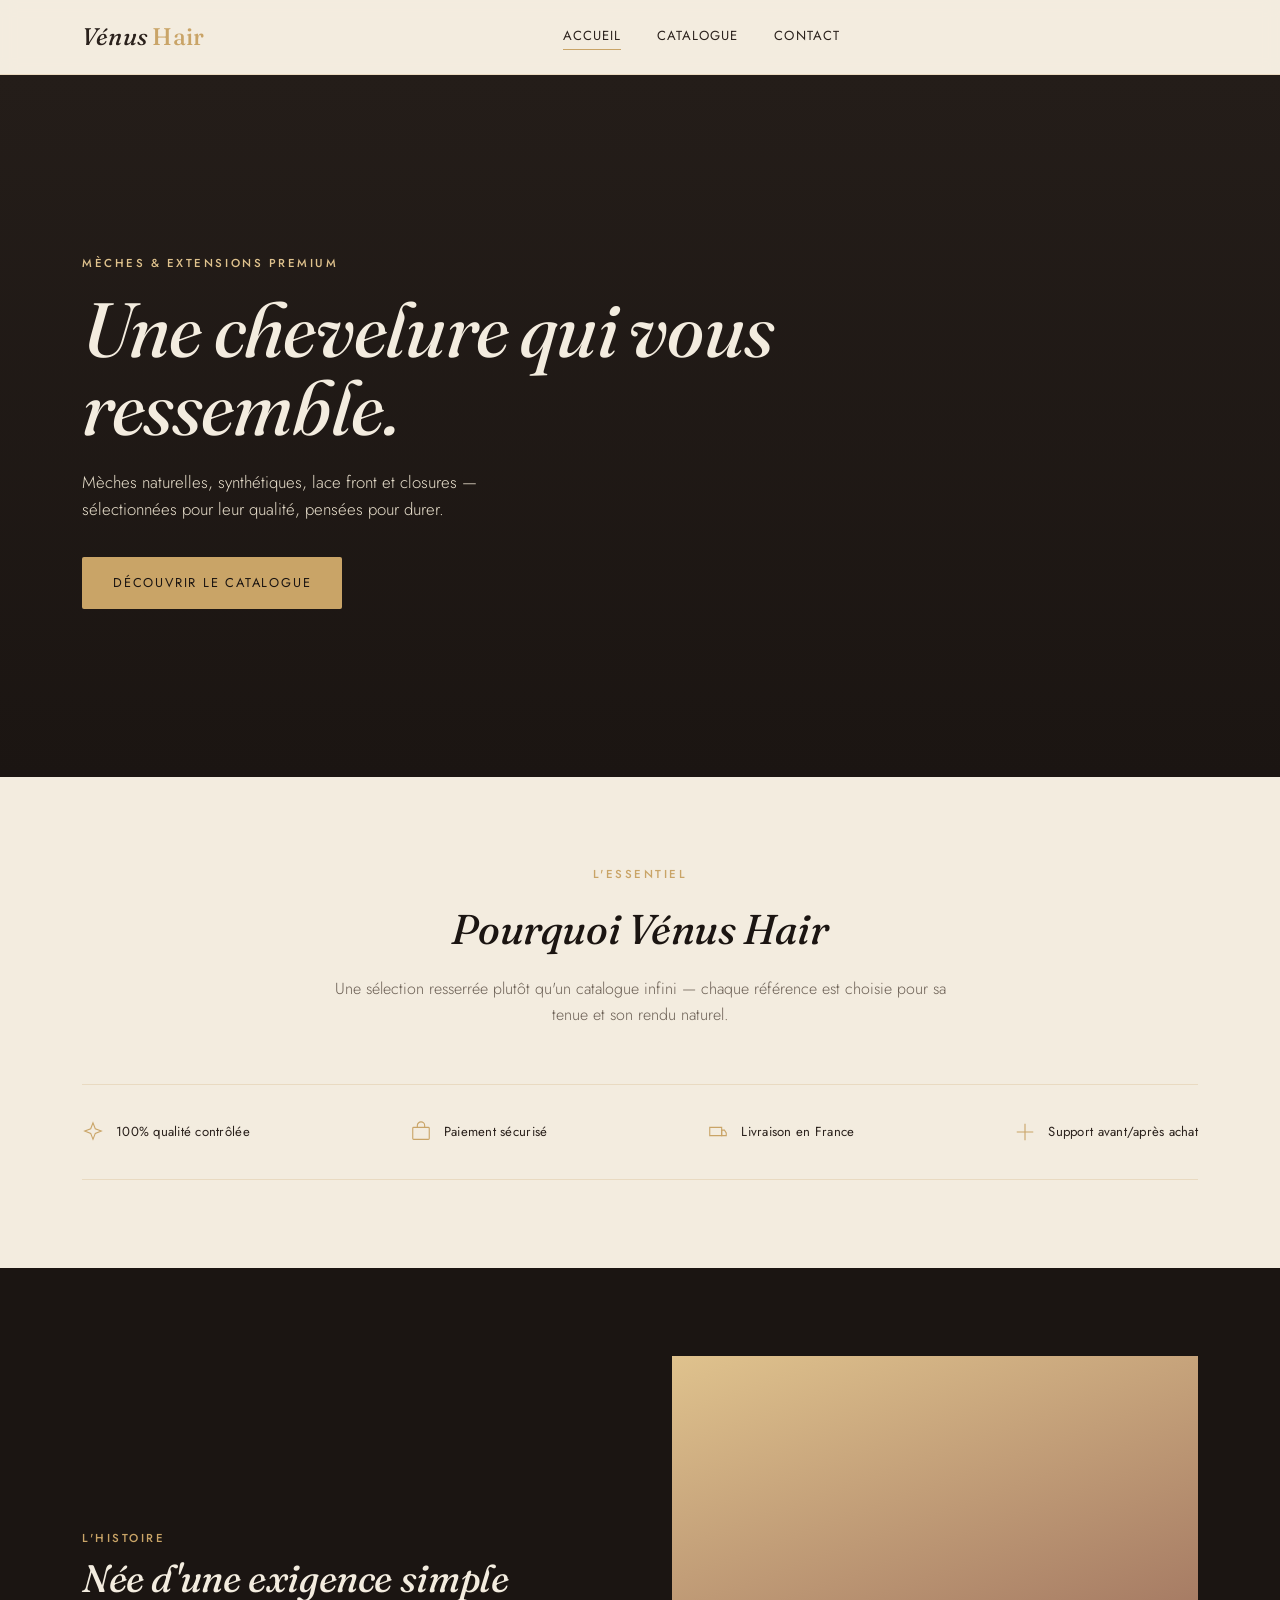
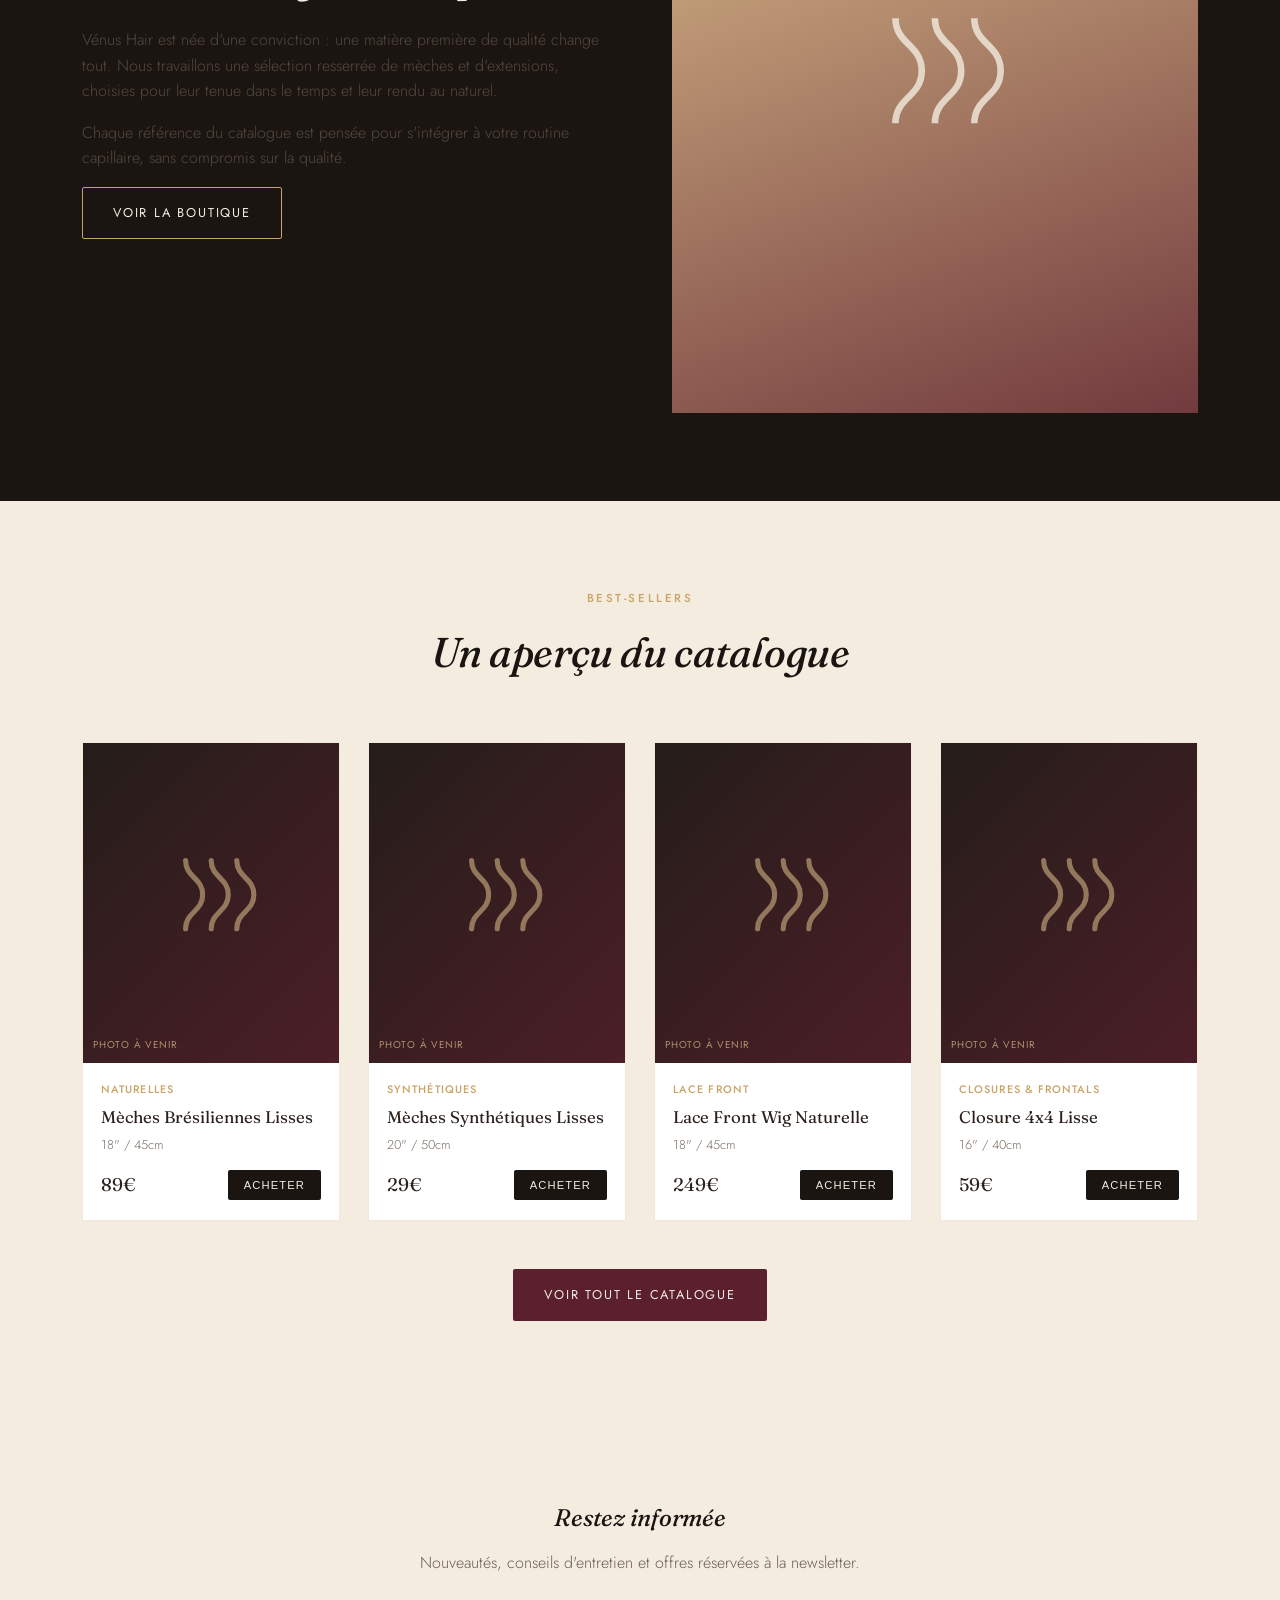
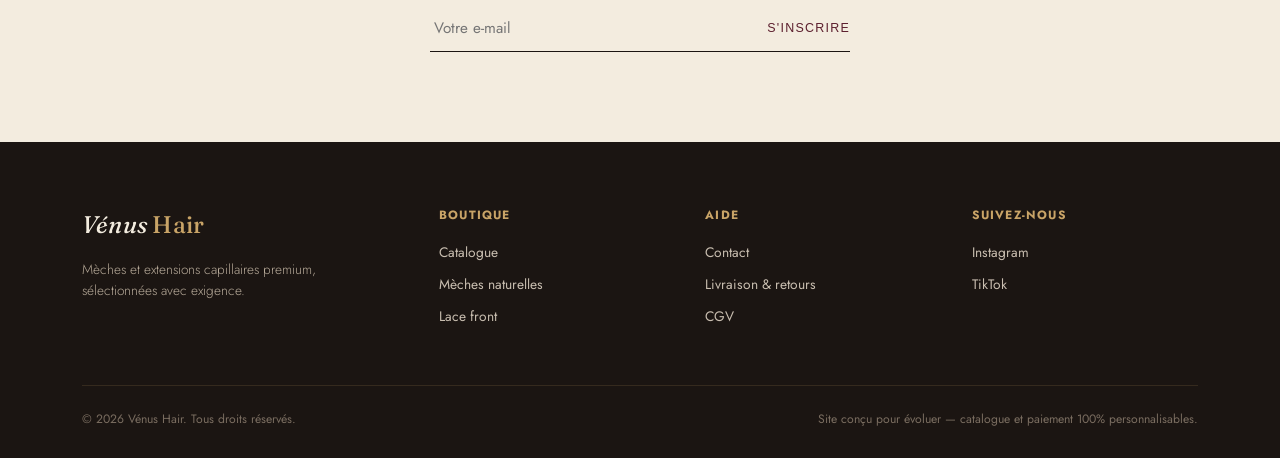
==== venus/index.html @ 7c5b8d4f "Add files via upload" ====
<!DOCTYPE html>
<html lang="fr">
<head>
<meta charset="UTF-8">
<meta name="viewport" content="width=device-width, initial-scale=1.0">
<title>Vénus Hair — Extensions & mèches premium</title>
<meta name="description" content="Mèches naturelles, synthétiques, lace front wigs et accessoires capillaires premium. Livraison en France.">
<link rel="stylesheet" href="styles.css">
</head>
<body>

<header class="site-header">
  <div class="nav-row">
    <a href="index.html" class="logo">Vénus <span>Hair</span></a>
    <nav class="main-nav">
      <a href="index.html" class="active">Accueil</a>
      <a href="catalogue.html">Catalogue</a>
      <a href="contact.html">Contact</a>
    </nav>
    <div class="header-actions">
      <button class="mobile-toggle" aria-label="Ouvrir le menu">☰</button>
    </div>
  </div>
</header>

<section class="hero">
  <div class="hero-inner">
    <div class="eyebrow">Mèches & Extensions Premium</div>
    <h1>Une chevelure qui vous ressemble.</h1>
    <p class="lede">Mèches naturelles, synthétiques, lace front et closures — sélectionnées pour leur qualité, pensées pour durer.</p>
    <a href="catalogue.html" class="btn btn-gold">Découvrir le catalogue</a>
  </div>
</section>

<section>
  <div class="wrap">
    <div class="section-head">
      <div class="eyebrow" style="text-align:center">L'essentiel</div>
      <h2>Pourquoi Vénus Hair</h2>
      <p>Une sélection resserrée plutôt qu'un catalogue infini — chaque référence est choisie pour sa tenue et son rendu naturel.</p>
    </div>
    <div class="trust-strip">
      <div class="trust-item">
        <svg viewBox="0 0 24 24" fill="none"><path d="M12 2l2.5 6.5L21 11l-6.5 2.5L12 20l-2.5-6.5L3 11l6.5-2.5L12 2z" stroke="currentColor" stroke-width="1.2"/></svg>
        100% qualité contrôlée
      </div>
      <div class="trust-item">
        <svg viewBox="0 0 24 24" fill="none"><rect x="3" y="7" width="18" height="13" rx="1" stroke="currentColor" stroke-width="1.2"/><path d="M8 7V5a4 4 0 0 1 8 0v2" stroke="currentColor" stroke-width="1.2"/></svg>
        Paiement sécurisé
      </div>
      <div class="trust-item">
        <svg viewBox="0 0 24 24" fill="none"><path d="M3 7h13v9H3z" stroke="currentColor" stroke-width="1.2"/><path d="M16 10h3l2 3v3h-5z" stroke="currentColor" stroke-width="1.2"/></svg>
        Livraison en France
      </div>
      <div class="trust-item">
        <svg viewBox="0 0 24 24" fill="none"><path d="M12 3v18M3 12h18" stroke="currentColor" stroke-width="1.2"/></svg>
        Support avant/après achat
      </div>
    </div>
  </div>
</section>

<section class="section-dark">
  <div class="wrap">
    <div class="split">
      <div>
        <div class="eyebrow">L'histoire</div>
        <h2>Née d'une exigence simple</h2>
        <p>Vénus Hair est née d'une conviction : une matière première de qualité change tout. Nous travaillons une sélection resserrée de mèches et d'extensions, choisies pour leur tenue dans le temps et leur rendu au naturel.</p>
        <p>Chaque référence du catalogue est pensée pour s'intégrer à votre routine capillaire, sans compromis sur la qualité.</p>
        <a href="catalogue.html" class="btn btn-outline">Voir la boutique</a>
      </div>
      <div class="split-media">
        <svg viewBox="0 0 24 24" fill="none"><path d="M6 2c0 4 4 4 4 8s-4 4-4 8M12 2c0 4 4 4 4 8s-4 4-4 8M18 2c0 4 4 4 4 8s-4 4-4 8" stroke="currentColor" stroke-width="1"/></svg>
      </div>
    </div>
  </div>
</section>

<section>
  <div class="wrap">
    <div class="section-head">
      <div class="eyebrow" style="text-align:center">Best-sellers</div>
      <h2>Un aperçu du catalogue</h2>
    </div>
    <div class="grid" id="preview-grid"></div>
    <div style="text-align:center; margin-top:48px">
      <a href="catalogue.html" class="btn btn-wine">Voir tout le catalogue</a>
    </div>
  </div>
</section>

<section class="newsletter">
  <div class="wrap">
    <h2>Restez informée</h2>
    <p>Nouveautés, conseils d'entretien et offres réservées à la newsletter.</p>
    <form class="newsletter-form" onsubmit="event.preventDefault(); showToast('Merci ! Vous êtes inscrite.');">
      <input type="email" placeholder="Votre e-mail" required>
      <button type="submit">S'inscrire</button>
    </form>
  </div>
</section>

<footer>
  <div class="wrap">
    <div class="footer-grid">
      <div>
        <div class="logo">Vénus <span>Hair</span></div>
        <p>Mèches et extensions capillaires premium, sélectionnées avec exigence.</p>
      </div>
      <div class="footer-col">
        <h4>Boutique</h4>
        <a href="catalogue.html">Catalogue</a>
        <a href="catalogue.html#naturelles">Mèches naturelles</a>
        <a href="catalogue.html#lace-front">Lace front</a>
      </div>
      <div class="footer-col">
        <h4>Aide</h4>
        <a href="contact.html">Contact</a>
        <a href="contact.html">Livraison & retours</a>
        <a href="contact.html">CGV</a>
      </div>
      <div class="footer-col">
        <h4>Suivez-nous</h4>
        <a href="#" target="_blank">Instagram</a>
        <a href="#" target="_blank">TikTok</a>
      </div>
    </div>
    <div class="footer-bottom">
      <span>© 2026 Vénus Hair. Tous droits réservés.</span>
      <span>Site conçu pour évoluer — catalogue et paiement 100% personnalisables.</span>
    </div>
  </div>
</footer>

<script src="products.js"></script>
</body>
</html>
---- venus/styles.css ----
/* ============================================
   VÉNUS HAIR — Design tokens
   Palette: Espresso #1B1512 / Ivory #F3ECDF /
            Champagne gold #C9A467 / Deep wine #5C1F2E
   Display: Fraunces (serif) / Body+UI: Jost
   ============================================ */

@import url('https://fonts.googleapis.com/css2?family=Fraunces:ital,opsz,wght@0,9..144,300;0,9..144,450;0,9..144,600;1,9..144,450&family=Jost:wght@300;400;500;600&display=swap');

:root {
  --espresso: #1B1512;
  --espresso-soft: #241D19;
  --ivory: #F3ECDF;
  --ivory-dim: #E8DFCC;
  --gold: #C9A467;
  --gold-soft: #DFC28D;
  --wine: #5C1F2E;
  --wine-bright: #7A2A3D;
  --charcoal: #2A211C;
  --line: rgba(201, 164, 103, 0.25);
  --radius: 2px;
}

* { box-sizing: border-box; margin: 0; padding: 0; }

html { scroll-behavior: smooth; }

body {
  background: var(--ivory);
  color: var(--charcoal);
  font-family: 'Jost', sans-serif;
  font-weight: 400;
  line-height: 1.6;
  -webkit-font-smoothing: antialiased;
}

h1, h2, h3, .display {
  font-family: 'Fraunces', serif;
  font-weight: 450;
  letter-spacing: -0.01em;
  color: var(--espresso);
}

a { color: inherit; text-decoration: none; }

img, svg { display: block; max-width: 100%; }

.eyebrow {
  font-family: 'Jost', sans-serif;
  font-size: 0.72rem;
  letter-spacing: 0.22em;
  text-transform: uppercase;
  color: var(--gold);
  font-weight: 500;
}

.wrap {
  max-width: 1180px;
  margin: 0 auto;
  padding: 0 32px;
}

/* ---------- Header ---------- */
header.site-header {
  position: sticky;
  top: 0;
  z-index: 50;
  background: rgba(243, 236, 223, 0.92);
  backdrop-filter: blur(8px);
  border-bottom: 1px solid var(--line);
}

.nav-row {
  display: flex;
  align-items: center;
  justify-content: space-between;
  padding: 18px 32px;
  max-width: 1180px;
  margin: 0 auto;
}

.logo {
  font-family: 'Fraunces', serif;
  font-size: 1.5rem;
  font-style: italic;
  font-weight: 450;
  letter-spacing: 0.01em;
}

.logo span { color: var(--gold); font-style: normal; }

nav.main-nav {
  display: flex;
  gap: 36px;
}

nav.main-nav a {
  font-size: 0.82rem;
  letter-spacing: 0.08em;
  text-transform: uppercase;
  color: var(--charcoal);
  position: relative;
  padding-bottom: 4px;
}

nav.main-nav a::after {
  content: "";
  position: absolute;
  left: 0; right: 0; bottom: 0;
  height: 1px;
  background: var(--gold);
  transform: scaleX(0);
  transform-origin: right;
  transition: transform 0.3s ease;
}

nav.main-nav a:hover::after,
nav.main-nav a.active::after {
  transform: scaleX(1);
  transform-origin: left;
}

.header-actions { display: flex; align-items: center; gap: 20px; }

.icon-btn {
  width: 34px; height: 34px;
  display: flex; align-items: center; justify-content: center;
  border: 1px solid var(--line);
  border-radius: 50%;
  font-size: 0.8rem;
}

.mobile-toggle { display: none; background: none; border: none; font-size: 1.4rem; cursor: pointer; }

/* ---------- Hero ---------- */
.hero {
  position: relative;
  min-height: 78vh;
  display: flex;
  align-items: flex-end;
  background: linear-gradient(180deg, var(--espresso-soft) 0%, var(--espresso) 100%);
  overflow: hidden;
}

.hero-strands {
  position: absolute;
  inset: 0;
  opacity: 0.5;
}

.hero-inner {
  position: relative;
  z-index: 2;
  padding: 0 32px 80px;
  max-width: 1180px;
  margin: 0 auto;
  width: 100%;
}

.hero .eyebrow { color: var(--gold-soft); margin-bottom: 18px; }

.hero h1 {
  color: var(--ivory);
  font-size: clamp(2.6rem, 6vw, 5rem);
  font-style: italic;
  line-height: 1.02;
  max-width: 780px;
  margin-bottom: 22px;
}

.hero p.lede {
  color: var(--ivory-dim);
  font-size: 1.05rem;
  max-width: 480px;
  margin-bottom: 34px;
  font-weight: 300;
}

.btn {
  display: inline-flex;
  align-items: center;
  gap: 10px;
  padding: 15px 30px;
  font-family: 'Jost', sans-serif;
  font-size: 0.8rem;
  letter-spacing: 0.14em;
  text-transform: uppercase;
  border-radius: var(--radius);
  border: 1px solid transparent;
  cursor: pointer;
  transition: all 0.25s ease;
}

.btn-gold {
  background: var(--gold);
  color: var(--espresso);
}
.btn-gold:hover { background: var(--gold-soft); }

.btn-outline {
  border-color: var(--gold);
  color: var(--ivory);
}
.btn-outline:hover { background: rgba(201,164,103,0.12); }

.btn-wine {
  background: var(--wine);
  color: var(--ivory);
}
.btn-wine:hover { background: var(--wine-bright); }

/* ---------- Signature divider: hair-strand wave ---------- */
.strand-divider {
  width: 100%;
  height: 48px;
  color: var(--gold);
}
.strand-divider path {
  stroke: currentColor;
  stroke-width: 1;
  fill: none;
  stroke-dasharray: 1400;
  stroke-dashoffset: 1400;
  animation: draw 2.4s ease forwards;
}
@keyframes draw { to { stroke-dashoffset: 0; } }

/* ---------- Sections ---------- */
section { padding: 88px 0; }
.section-dark { background: var(--espresso); color: var(--ivory); }
.section-dark h2 { color: var(--ivory); }

.section-head {
  text-align: center;
  max-width: 640px;
  margin: 0 auto 56px;
}
.section-head h2 { font-size: clamp(1.9rem, 3.4vw, 2.6rem); font-style: italic; margin-top: 12px; }
.section-head p { color: #6b5f54; margin-top: 14px; font-weight: 300; }
.section-dark .section-head p { color: #C9BEB0; }

/* ---------- Category pills ---------- */
.filter-row {
  display: flex;
  flex-wrap: wrap;
  gap: 10px;
  justify-content: center;
  margin-bottom: 48px;
}
.pill {
  padding: 9px 20px;
  border: 1px solid var(--line);
  border-radius: 999px;
  font-size: 0.78rem;
  letter-spacing: 0.06em;
  text-transform: uppercase;
  background: transparent;
  cursor: pointer;
  color: var(--charcoal);
  transition: all 0.2s ease;
}
.pill.active, .pill:hover {
  background: var(--espresso);
  color: var(--ivory);
  border-color: var(--espresso);
}

/* ---------- Product grid ---------- */
.grid {
  display: grid;
  grid-template-columns: repeat(4, 1fr);
  gap: 28px;
}

.card {
  background: #fff;
  border: 1px solid var(--line);
  overflow: hidden;
  opacity: 0;
  transform: translateY(16px);
  animation: rise 0.6s ease forwards;
}
@keyframes rise { to { opacity: 1; transform: translateY(0); } }

.card-media {
  aspect-ratio: 4/5;
  background: linear-gradient(135deg, var(--espresso-soft), var(--wine) 140%);
  display: flex;
  align-items: center;
  justify-content: center;
  position: relative;
}
.card-media svg { width: 40%; opacity: 0.55; color: var(--gold-soft); }
.card-media .ph-label {
  position: absolute;
  bottom: 10px; left: 10px;
  font-size: 0.62rem;
  letter-spacing: 0.08em;
  text-transform: uppercase;
  color: var(--gold-soft);
  opacity: 0.7;
}

.card-body { padding: 18px 18px 20px; }
.card-cat {
  font-size: 0.68rem;
  letter-spacing: 0.1em;
  text-transform: uppercase;
  color: var(--gold);
  margin-bottom: 6px;
  font-weight: 500;
}
.card-name { font-family: 'Fraunces', serif; font-size: 1.05rem; margin-bottom: 4px; }
.card-meta { font-size: 0.8rem; color: #7a6d60; margin-bottom: 14px; font-weight: 300; }
.card-foot {
  display: flex;
  align-items: center;
  justify-content: space-between;
}
.card-price { font-family: 'Fraunces', serif; font-size: 1.15rem; }
.card-buy {
  font-size: 0.7rem;
  letter-spacing: 0.1em;
  text-transform: uppercase;
  padding: 9px 16px;
  background: var(--espresso);
  color: var(--ivory);
  border-radius: var(--radius);
  border: none;
  cursor: pointer;
  transition: background 0.2s ease;
}
.card-buy:hover { background: var(--wine); }

/* ---------- Story / feature split ---------- */
.split {
  display: grid;
  grid-template-columns: 1fr 1fr;
  gap: 64px;
  align-items: center;
}
.split-media {
  aspect-ratio: 4/5;
  background: linear-gradient(160deg, var(--gold-soft), var(--wine) 120%);
  display: flex; align-items: center; justify-content: center;
}
.split-media svg { width: 30%; color: var(--ivory); opacity: 0.8; }
.split h2 { font-style: italic; font-size: clamp(1.8rem, 3vw, 2.4rem); margin-bottom: 18px; }
.split p { font-weight: 300; color: #55483d; margin-bottom: 16px; }

/* ---------- Trust strip ---------- */
.trust-strip {
  display: flex;
  justify-content: space-between;
  flex-wrap: wrap;
  gap: 24px;
  padding: 36px 0;
  border-top: 1px solid var(--line);
  border-bottom: 1px solid var(--line);
}
.trust-item { display: flex; align-items: center; gap: 12px; font-size: 0.82rem; letter-spacing: 0.02em; }
.trust-item svg { width: 22px; height: 22px; color: var(--gold); }

/* ---------- Newsletter ---------- */
.newsletter {
  text-align: center;
  padding: 90px 0;
}
.newsletter h2 { font-style: italic; margin-bottom: 12px; }
.newsletter p { color: #6b5f54; font-weight: 300; margin-bottom: 30px; }
.newsletter-form {
  display: flex;
  max-width: 420px;
  margin: 0 auto;
  border-bottom: 1px solid var(--espresso);
}
.newsletter-form input {
  flex: 1;
  border: none;
  background: transparent;
  padding: 12px 4px;
  font-family: 'Jost', sans-serif;
  font-size: 0.95rem;
}
.newsletter-form input:focus { outline: none; }
.newsletter-form button {
  background: none; border: none;
  font-size: 0.78rem;
  letter-spacing: 0.1em;
  text-transform: uppercase;
  cursor: pointer;
  color: var(--wine);
}

/* ---------- Footer ---------- */
footer {
  background: var(--espresso);
  color: var(--ivory-dim);
  padding: 64px 0 28px;
}
.footer-grid {
  display: grid;
  grid-template-columns: 1.4fr 1fr 1fr 1fr;
  gap: 40px;
  margin-bottom: 48px;
}
.footer-grid .logo { color: var(--ivory); margin-bottom: 14px; }
.footer-grid p { font-size: 0.85rem; font-weight: 300; color: #B9AC9B; max-width: 260px; }
.footer-col h4 {
  font-family: 'Jost', sans-serif;
  font-size: 0.75rem;
  letter-spacing: 0.1em;
  text-transform: uppercase;
  color: var(--gold);
  margin-bottom: 16px;
}
.footer-col a, .footer-col li {
  display: block;
  font-size: 0.86rem;
  color: #C9BEB0;
  margin-bottom: 10px;
  list-style: none;
}
.footer-col a:hover { color: var(--gold-soft); }
.footer-bottom {
  border-top: 1px solid rgba(201,164,103,0.15);
  padding-top: 24px;
  display: flex;
  justify-content: space-between;
  flex-wrap: wrap;
  gap: 12px;
  font-size: 0.76rem;
  color: #7a6d60;
}

/* ---------- Simple pages (contact, legal) ---------- */
.page-hero {
  background: var(--espresso);
  color: var(--ivory);
  padding: 64px 0 48px;
  text-align: center;
}
.page-hero h1 { color: var(--ivory); font-style: italic; font-size: clamp(2.2rem, 4vw, 3rem); }

.contact-grid {
  display: grid;
  grid-template-columns: 1fr 1fr;
  gap: 64px;
}
.form-field { margin-bottom: 22px; }
.form-field label {
  display: block;
  font-size: 0.75rem;
  letter-spacing: 0.08em;
  text-transform: uppercase;
  color: var(--gold);
  margin-bottom: 8px;
}
.form-field input, .form-field textarea, .form-field select {
  width: 100%;
  border: none;
  border-bottom: 1px solid var(--line);
  background: transparent;
  padding: 10px 2px;
  font-family: 'Jost', sans-serif;
  font-size: 0.95rem;
}
.form-field input:focus, .form-field textarea:focus, .form-field select:focus { outline: none; border-color: var(--gold); }
.form-field textarea { resize: vertical; min-height: 110px; }

.cart-toast {
  position: fixed;
  bottom: 24px; right: 24px;
  background: var(--espresso);
  color: var(--ivory);
  padding: 14px 22px;
  font-size: 0.85rem;
  border-radius: var(--radius);
  transform: translateY(120%);
  transition: transform 0.35s ease;
  z-index: 100;
  max-width: 320px;
}
.cart-toast.show { transform: translateY(0); }

/* ---------- Responsive ---------- */
@media (max-width: 980px) {
  .grid { grid-template-columns: repeat(2, 1fr); }
  .split, .contact-grid { grid-template-columns: 1fr; }
  .footer-grid { grid-template-columns: 1fr 1fr; }
}
@media (max-width: 640px) {
  nav.main-nav { display: none; }
  .mobile-toggle { display: block; }
  .grid { grid-template-columns: 1fr 1fr; gap: 16px; }
  section { padding: 60px 0; }
  .wrap { padding: 0 20px; }
  .nav-row { padding: 16px 20px; }
}

@media (prefers-reduced-motion: reduce) {
  * { animation-duration: 0.01ms !important; animation-iteration-count: 1 !important; transition-duration: 0.01ms !important; }
}
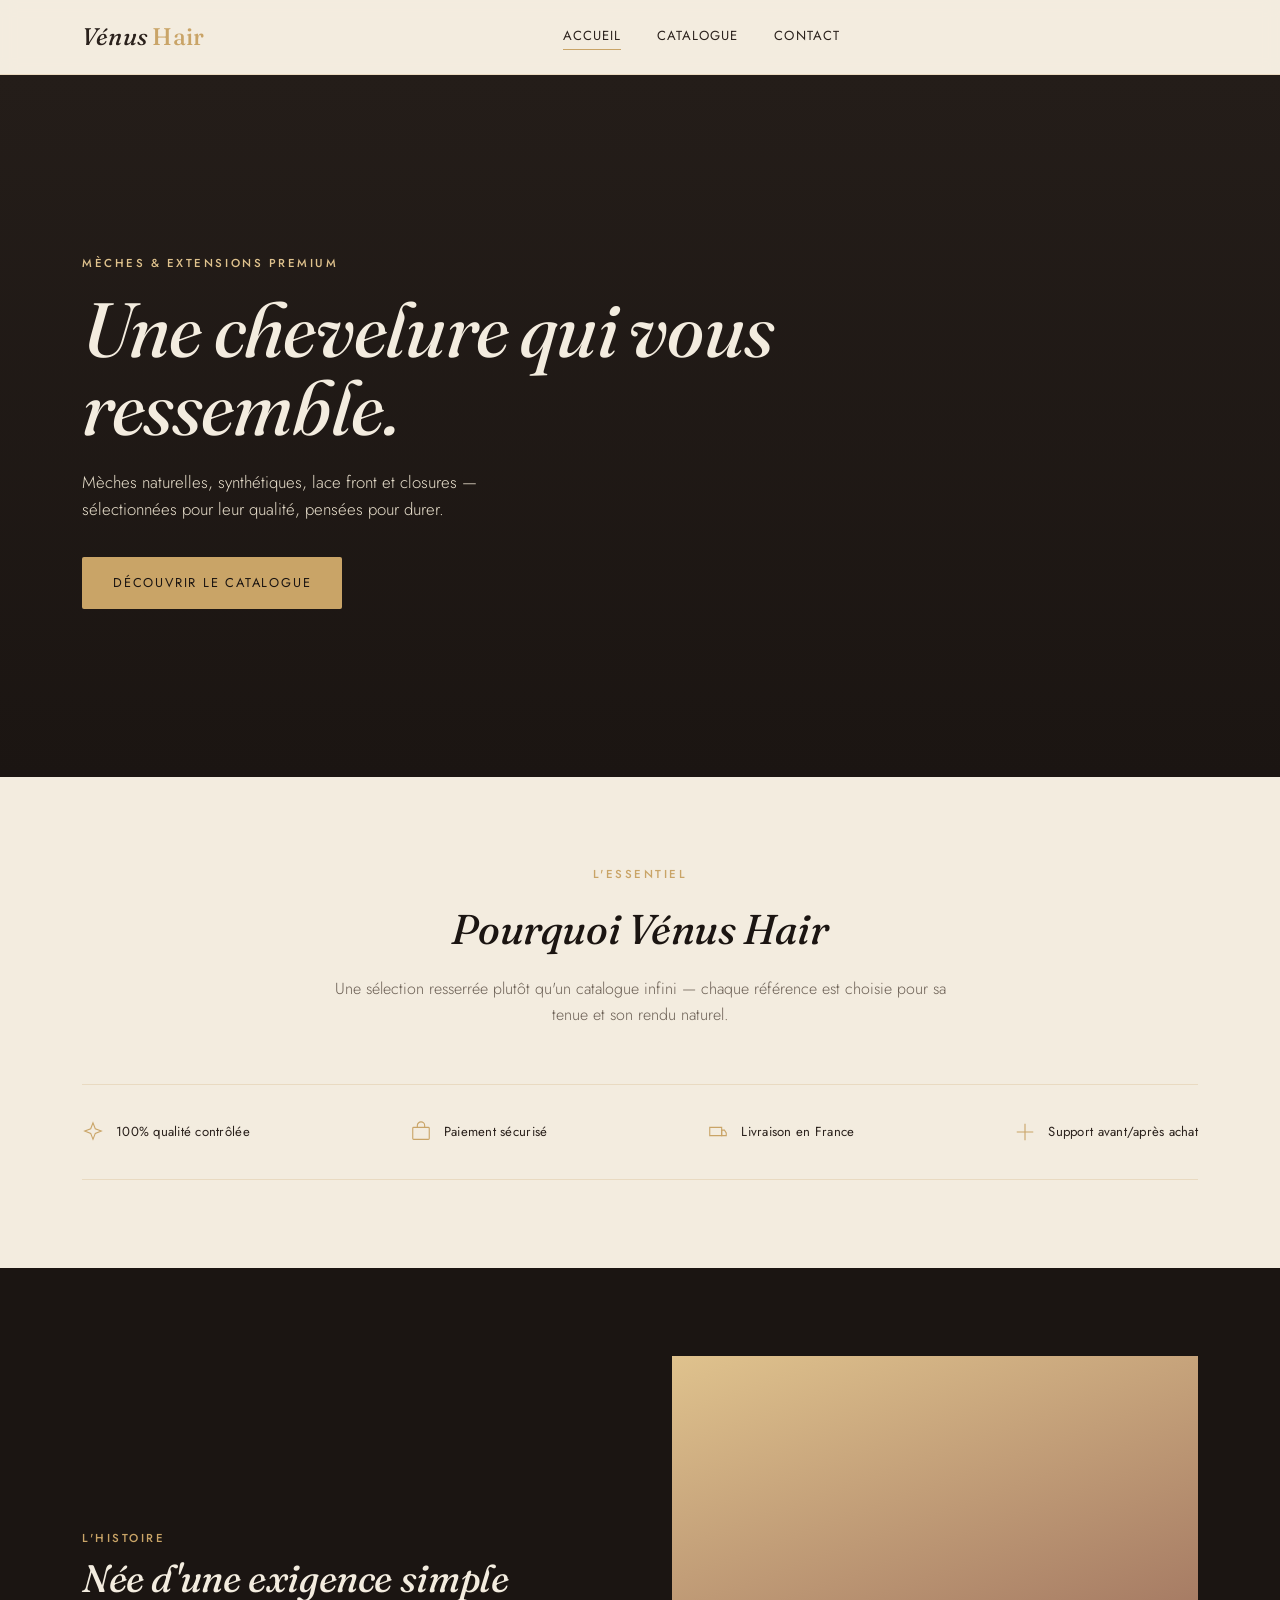
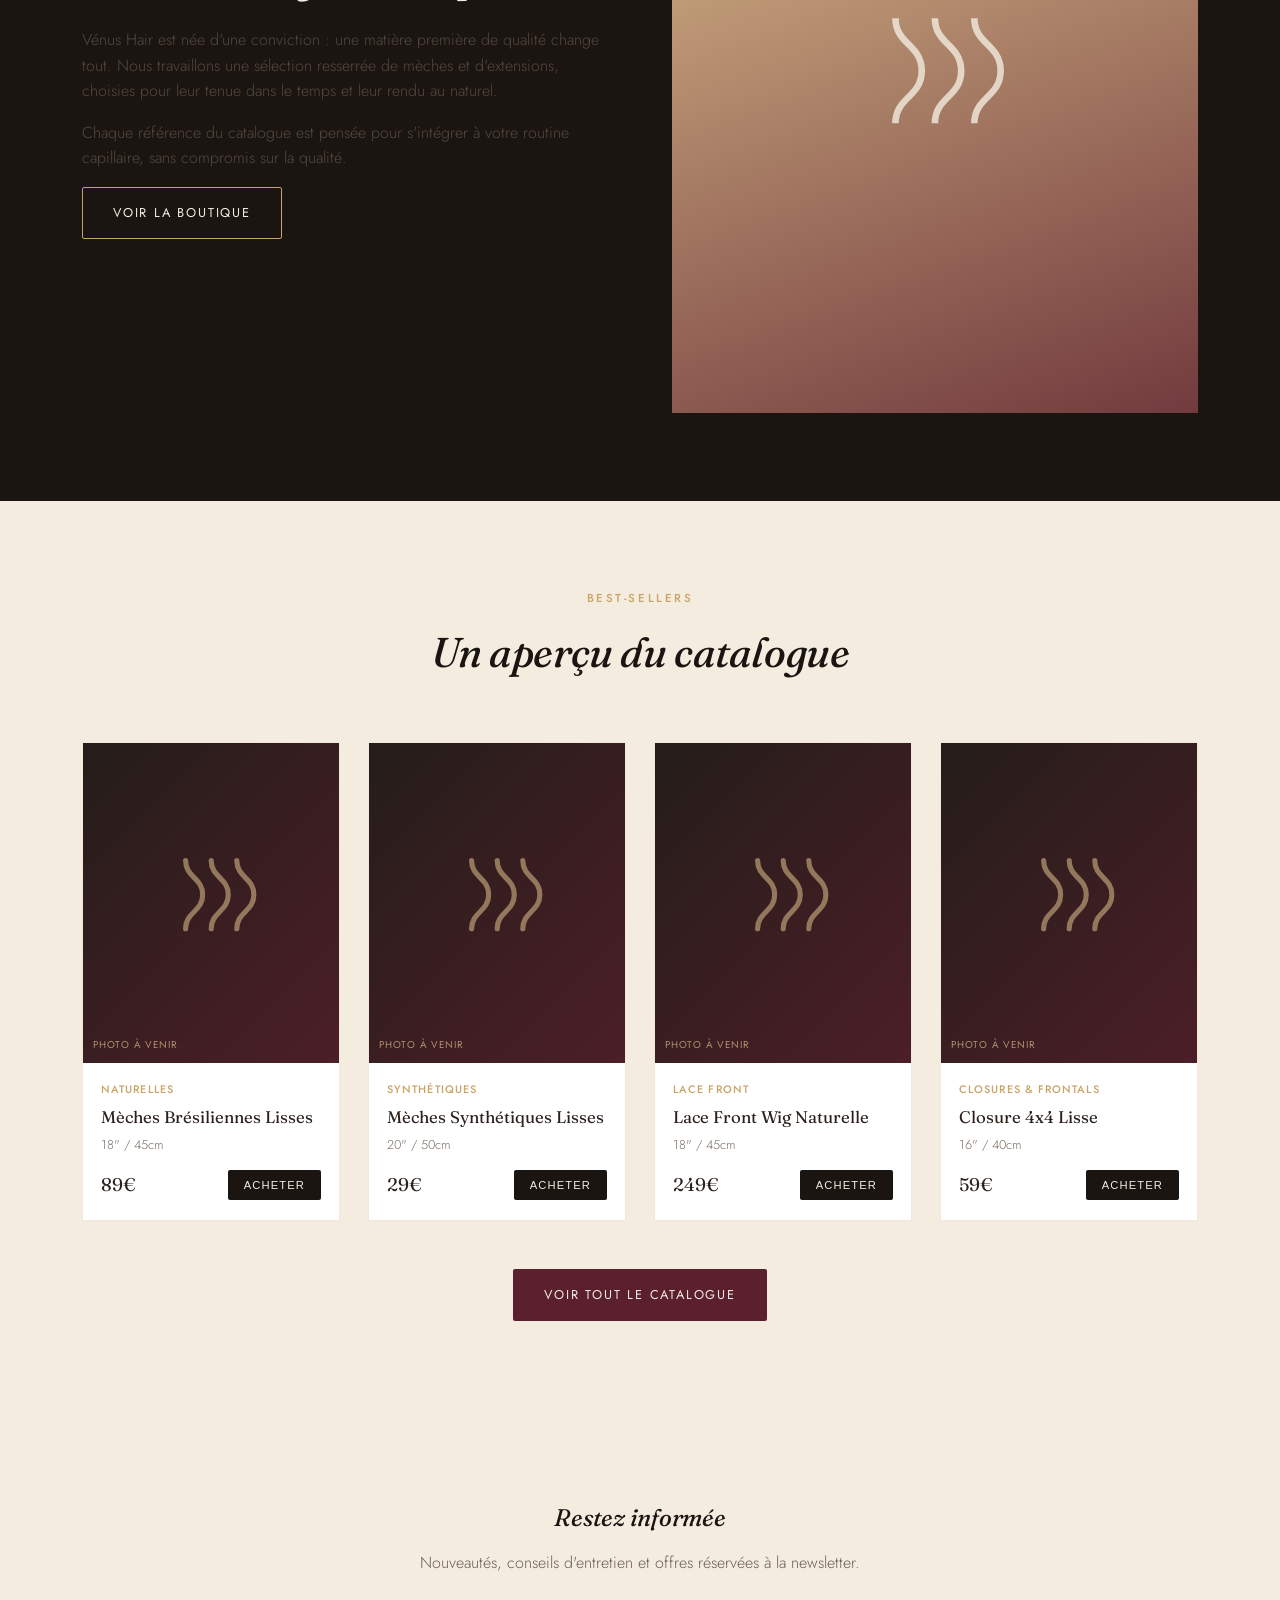
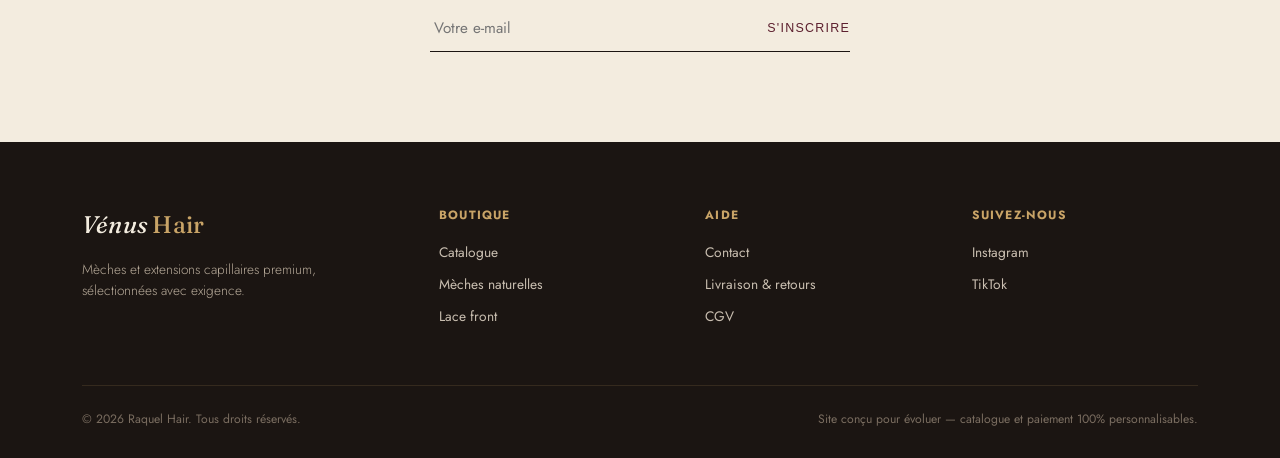
==== commit 6c66ffdb: "Update index.html" ====
--- a/venus/index.html
+++ b/venus/index.html
@@ -3,7 +3,7 @@
 <head>
 <meta charset="UTF-8">
 <meta name="viewport" content="width=device-width, initial-scale=1.0">
-<title>Vénus Hair — Extensions & mèches premium</title>
+<title>Raquel Hair — Extensions & mèches premium</title>
 <meta name="description" content="Mèches naturelles, synthétiques, lace front wigs et accessoires capillaires premium. Livraison en France.">
 <link rel="stylesheet" href="styles.css">
 </head>
@@ -127,7 +127,7 @@
       </div>
     </div>
     <div class="footer-bottom">
-      <span>© 2026 Vénus Hair. Tous droits réservés.</span>
+      <span>© 2026 Raquel Hair. Tous droits réservés.</span>
       <span>Site conçu pour évoluer — catalogue et paiement 100% personnalisables.</span>
     </div>
   </div>
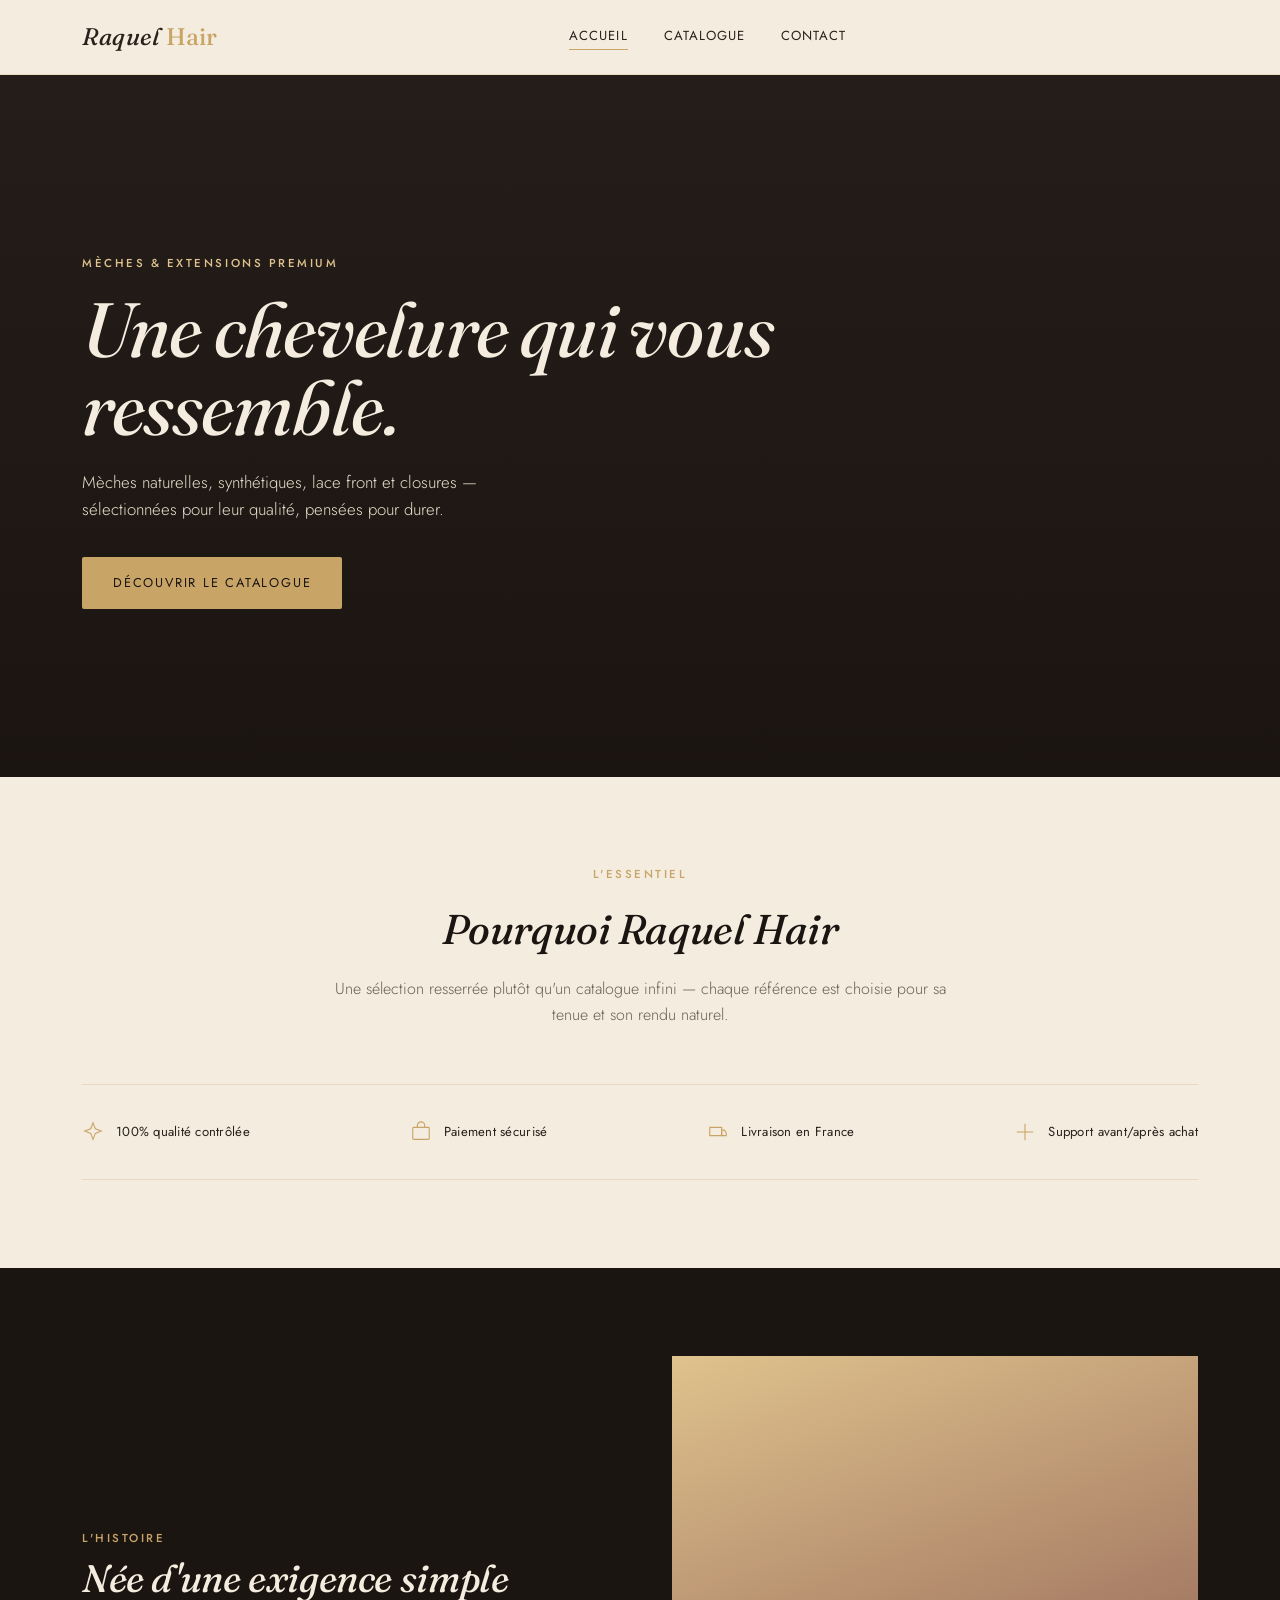
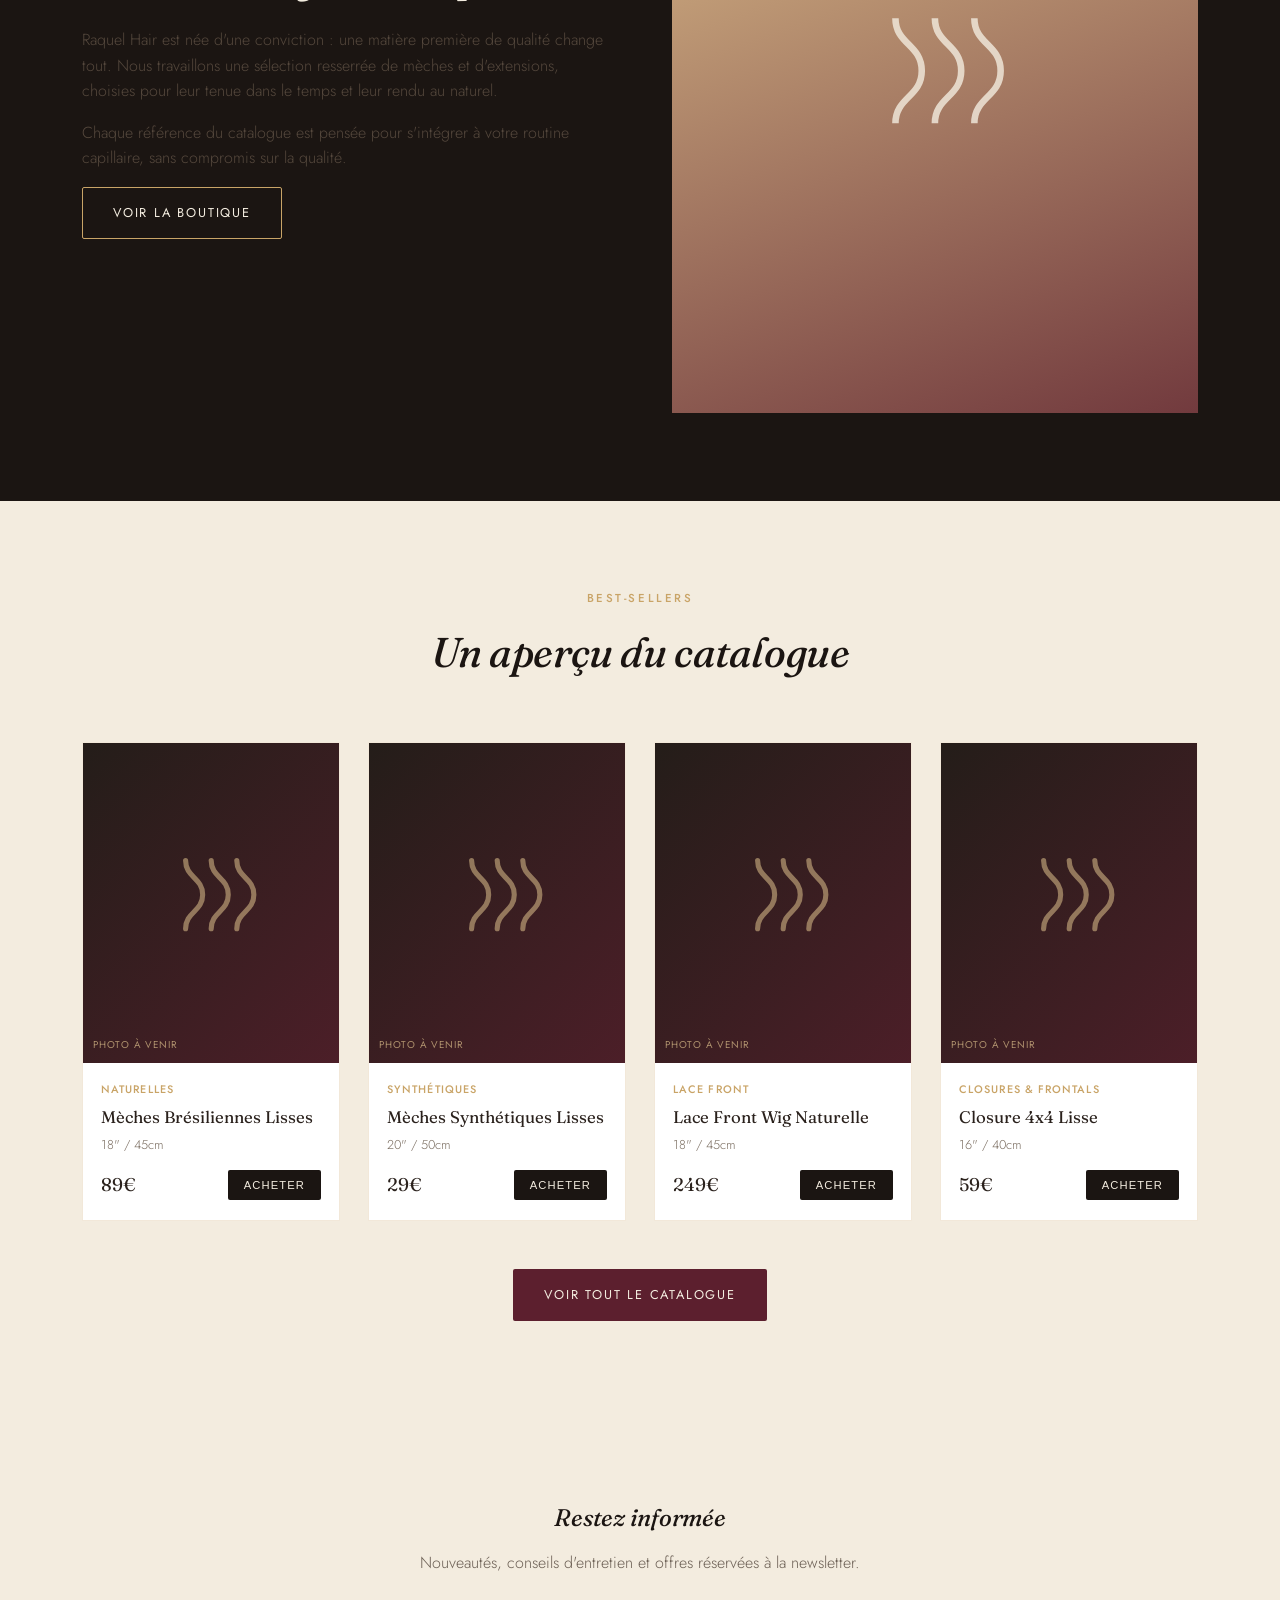
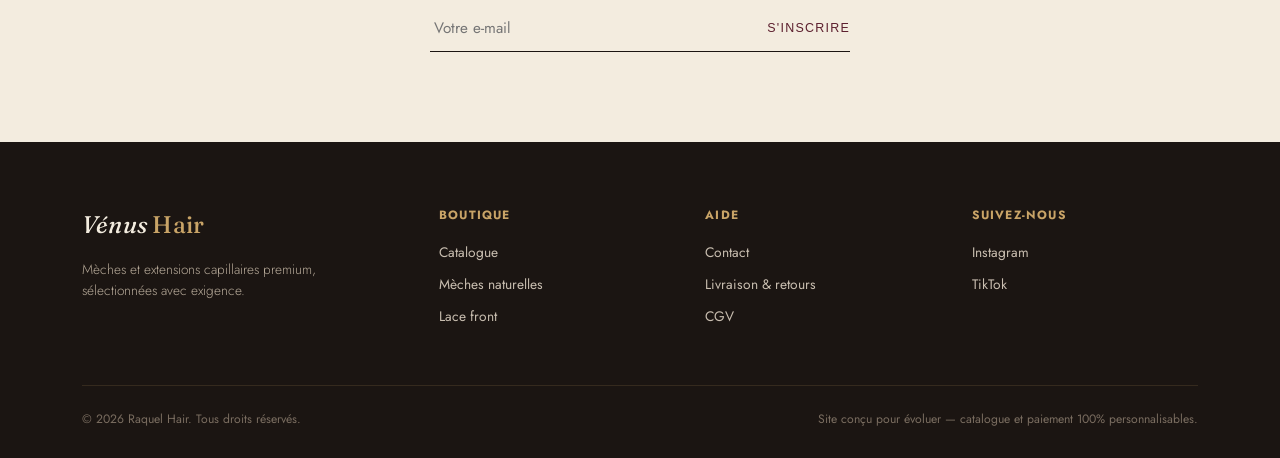
==== commit a12332c6: "Update index.html" ====
--- a/venus/index.html
+++ b/venus/index.html
@@ -11,7 +11,7 @@
 
 <header class="site-header">
   <div class="nav-row">
-    <a href="index.html" class="logo">Vénus <span>Hair</span></a>
+    <a href="index.html" class="logo">Raquel <span>Hair</span></a>
     <nav class="main-nav">
       <a href="index.html" class="active">Accueil</a>
       <a href="catalogue.html">Catalogue</a>
@@ -36,7 +36,7 @@
   <div class="wrap">
     <div class="section-head">
       <div class="eyebrow" style="text-align:center">L'essentiel</div>
-      <h2>Pourquoi Vénus Hair</h2>
+      <h2>Pourquoi Raquel Hair</h2>
       <p>Une sélection resserrée plutôt qu'un catalogue infini — chaque référence est choisie pour sa tenue et son rendu naturel.</p>
     </div>
     <div class="trust-strip">
@@ -66,7 +66,7 @@
       <div>
         <div class="eyebrow">L'histoire</div>
         <h2>Née d'une exigence simple</h2>
-        <p>Vénus Hair est née d'une conviction : une matière première de qualité change tout. Nous travaillons une sélection resserrée de mèches et d'extensions, choisies pour leur tenue dans le temps et leur rendu au naturel.</p>
+        <p>Raquel Hair est née d'une conviction : une matière première de qualité change tout. Nous travaillons une sélection resserrée de mèches et d'extensions, choisies pour leur tenue dans le temps et leur rendu au naturel.</p>
         <p>Chaque référence du catalogue est pensée pour s'intégrer à votre routine capillaire, sans compromis sur la qualité.</p>
         <a href="catalogue.html" class="btn btn-outline">Voir la boutique</a>
       </div>
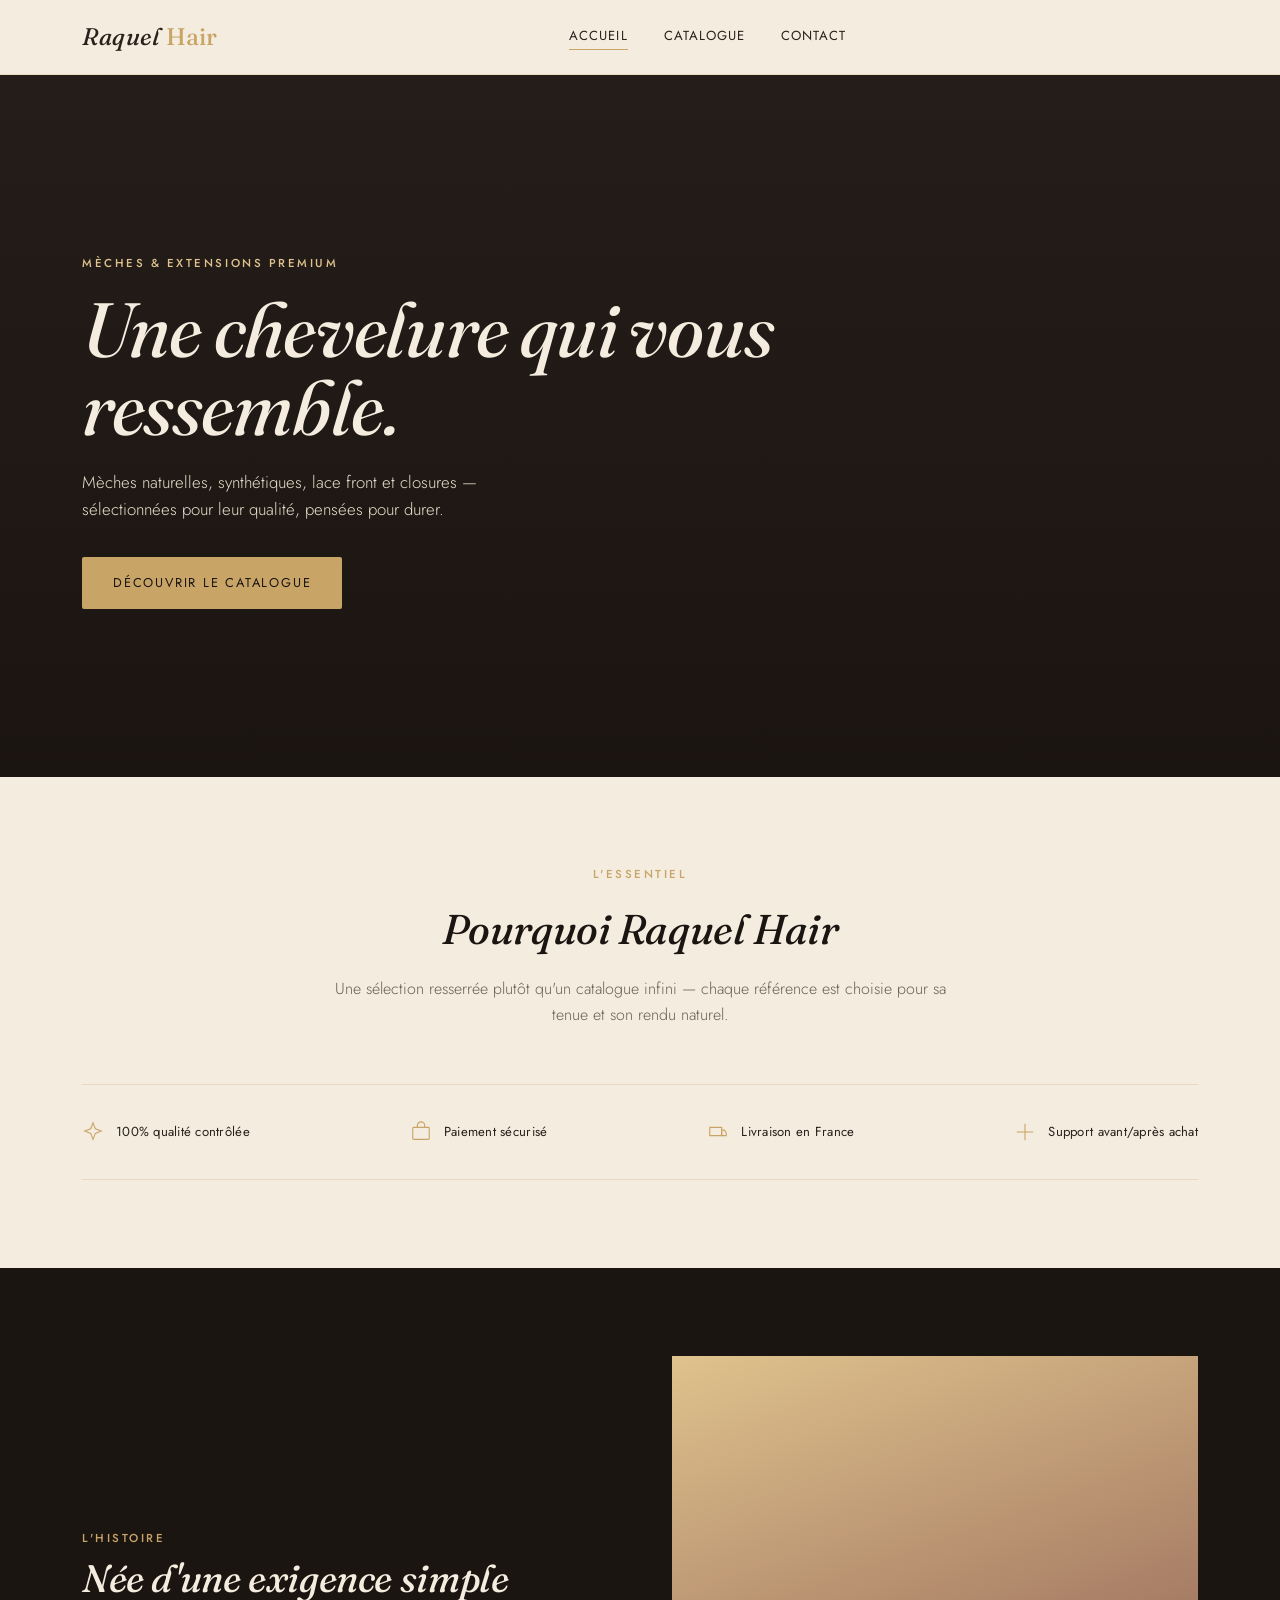
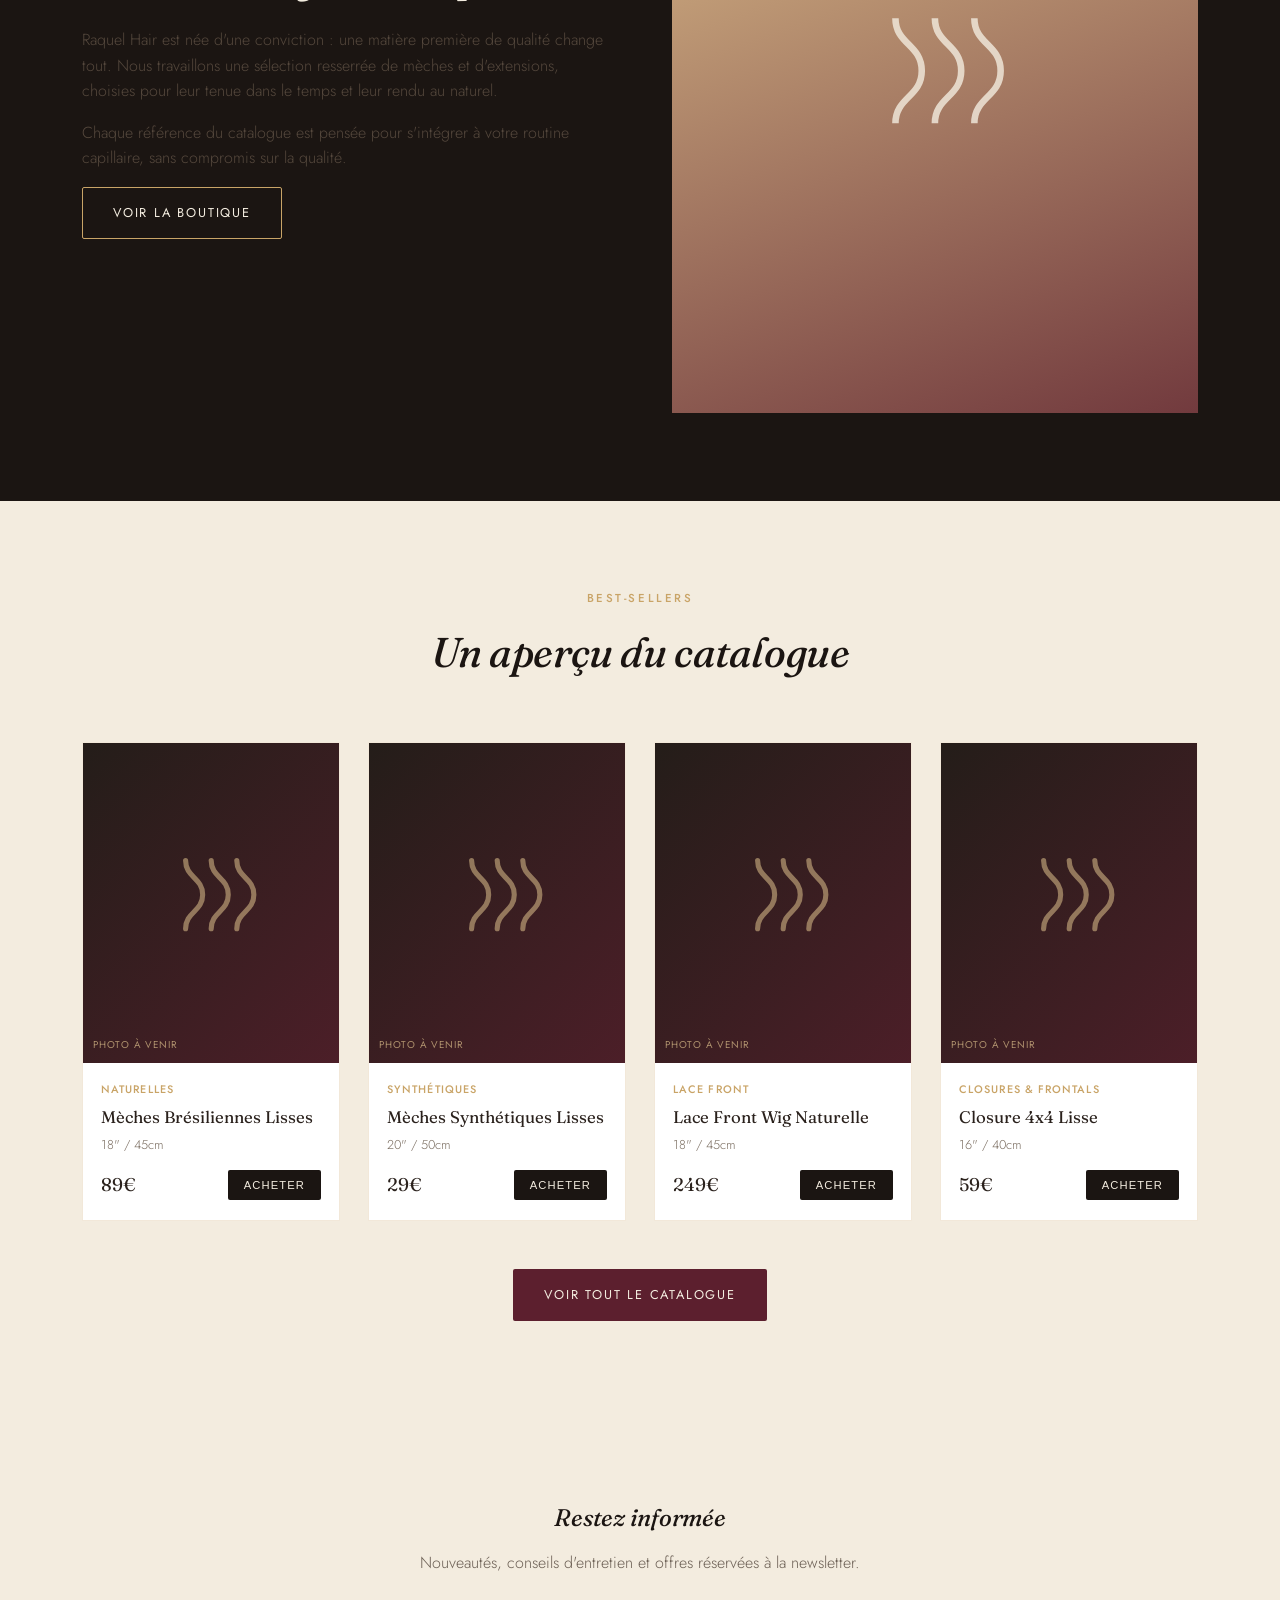
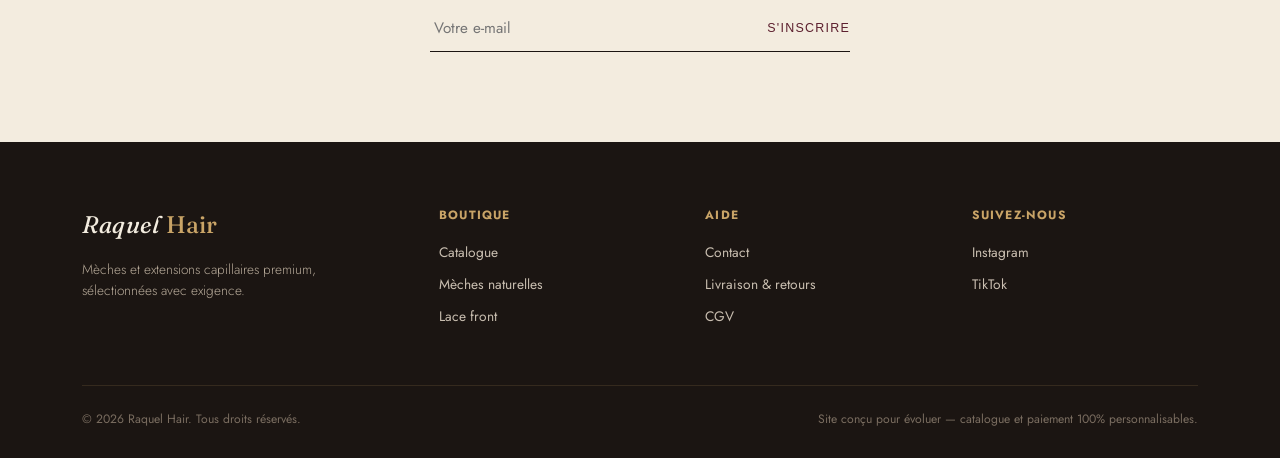
==== commit b3cceafa: "Update index.html" ====
--- a/venus/index.html
+++ b/venus/index.html
@@ -105,7 +105,7 @@
   <div class="wrap">
     <div class="footer-grid">
       <div>
-        <div class="logo">Vénus <span>Hair</span></div>
+        <div class="logo">Raquel <span>Hair</span></div>
         <p>Mèches et extensions capillaires premium, sélectionnées avec exigence.</p>
       </div>
       <div class="footer-col">
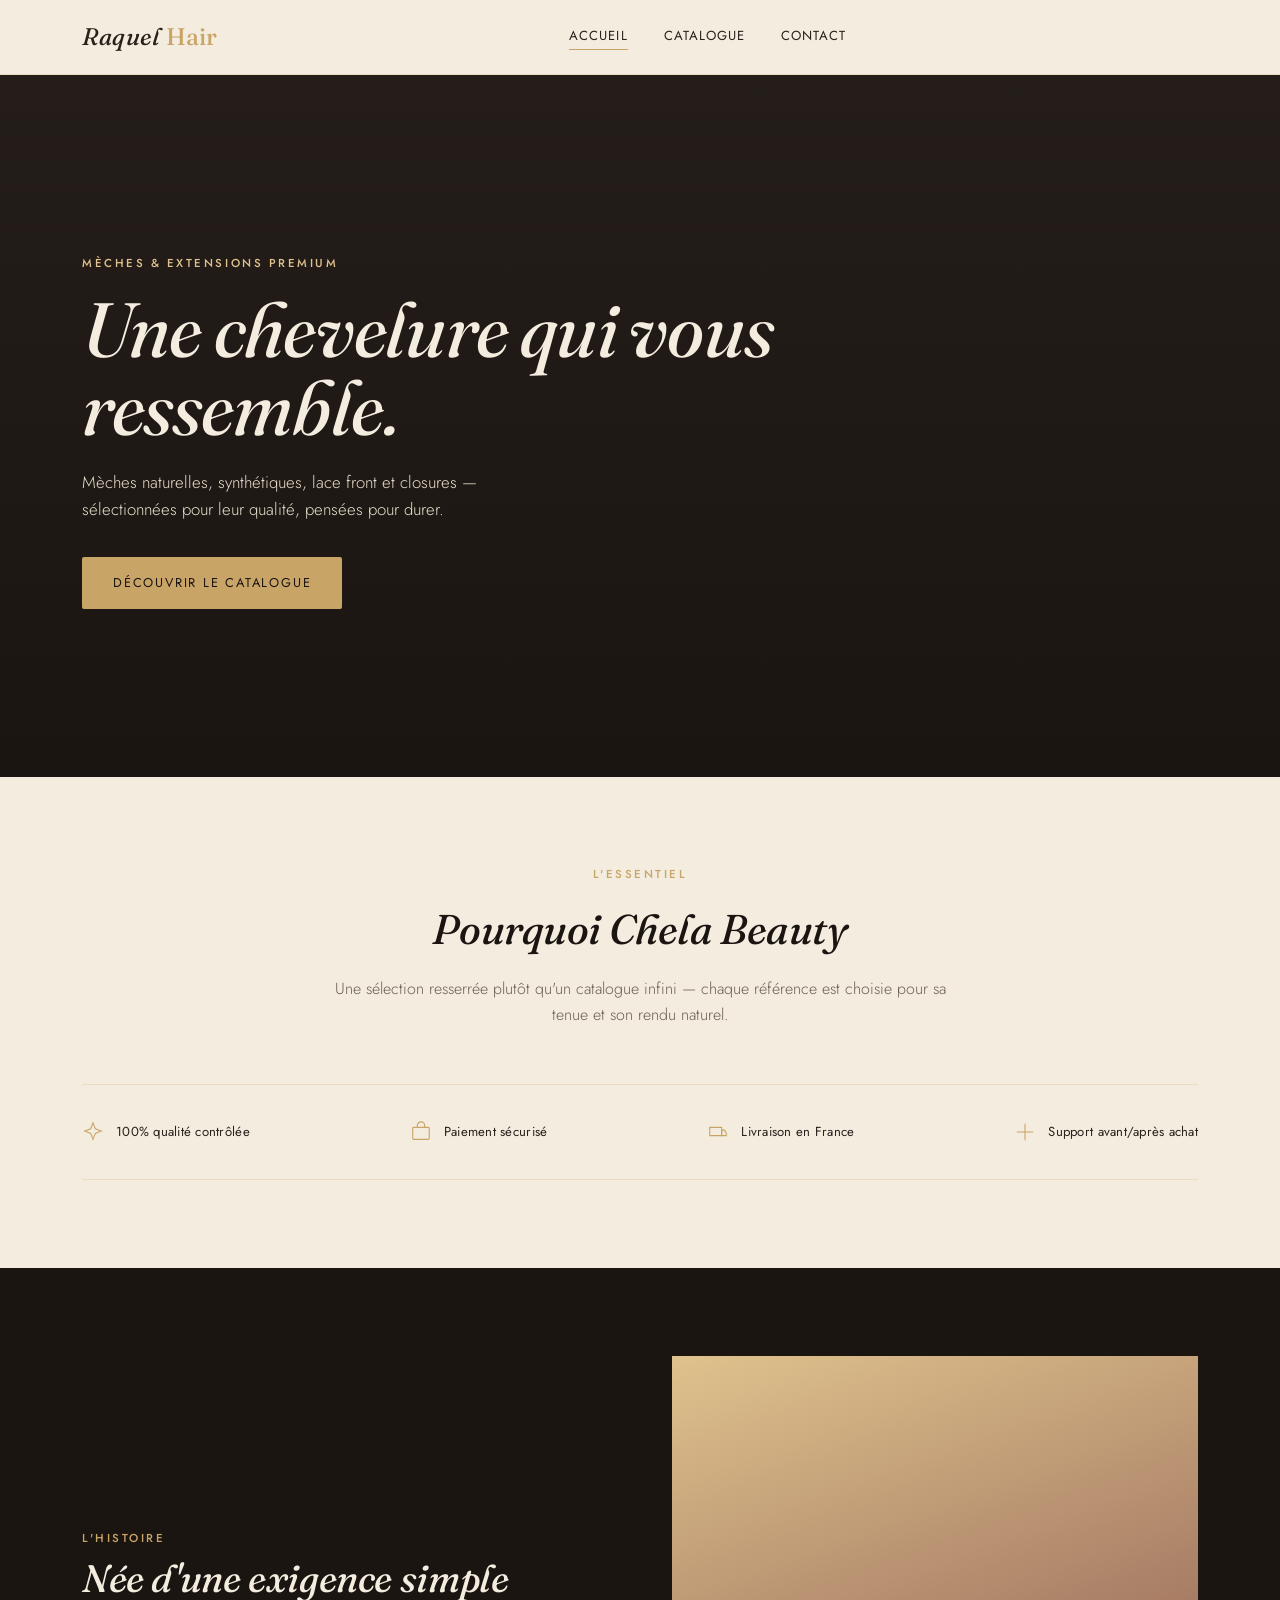
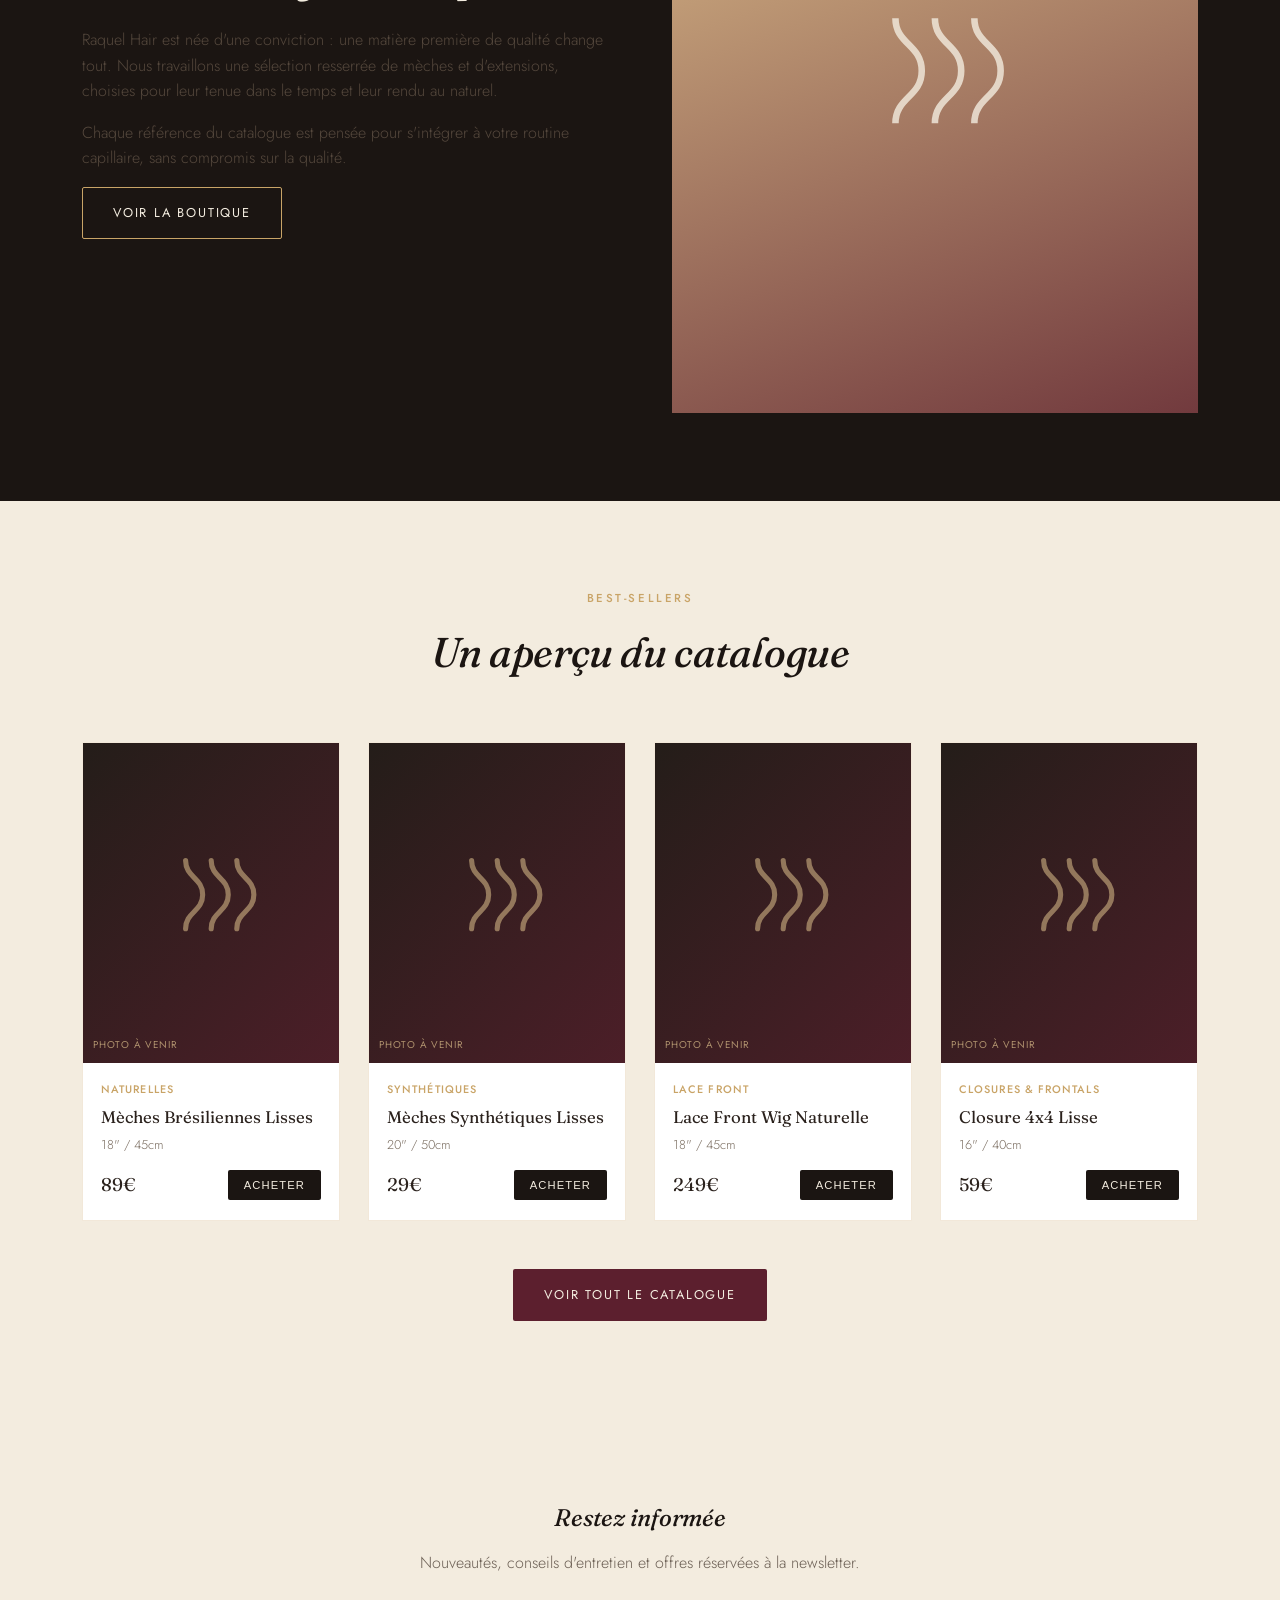
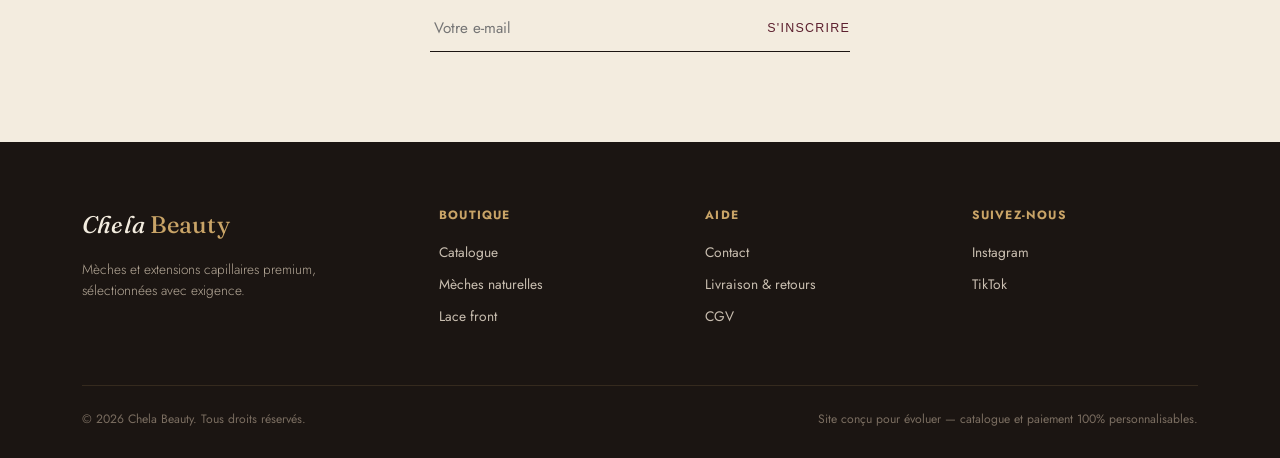
==== commit 341f9f89: "Rename Raquel Hair to Chela Beauty in index.html" ====
--- a/venus/index.html
+++ b/venus/index.html
@@ -3,7 +3,7 @@
 <head>
 <meta charset="UTF-8">
 <meta name="viewport" content="width=device-width, initial-scale=1.0">
-<title>Raquel Hair — Extensions & mèches premium</title>
+<title>Chela Beauty — Extensions & mèches premium</title>
 <meta name="description" content="Mèches naturelles, synthétiques, lace front wigs et accessoires capillaires premium. Livraison en France.">
 <link rel="stylesheet" href="styles.css">
 </head>
@@ -36,7 +36,7 @@
   <div class="wrap">
     <div class="section-head">
       <div class="eyebrow" style="text-align:center">L'essentiel</div>
-      <h2>Pourquoi Raquel Hair</h2>
+      <h2>Pourquoi Chela Beauty</h2>
       <p>Une sélection resserrée plutôt qu'un catalogue infini — chaque référence est choisie pour sa tenue et son rendu naturel.</p>
     </div>
     <div class="trust-strip">
@@ -105,7 +105,7 @@
   <div class="wrap">
     <div class="footer-grid">
       <div>
-        <div class="logo">Raquel <span>Hair</span></div>
+        <div class="logo">Chela <span>Beauty</span></div>
         <p>Mèches et extensions capillaires premium, sélectionnées avec exigence.</p>
       </div>
       <div class="footer-col">
@@ -127,7 +127,7 @@
       </div>
     </div>
     <div class="footer-bottom">
-      <span>© 2026 Raquel Hair. Tous droits réservés.</span>
+      <span>© 2026 Chela Beauty. Tous droits réservés.</span>
       <span>Site conçu pour évoluer — catalogue et paiement 100% personnalisables.</span>
     </div>
   </div>
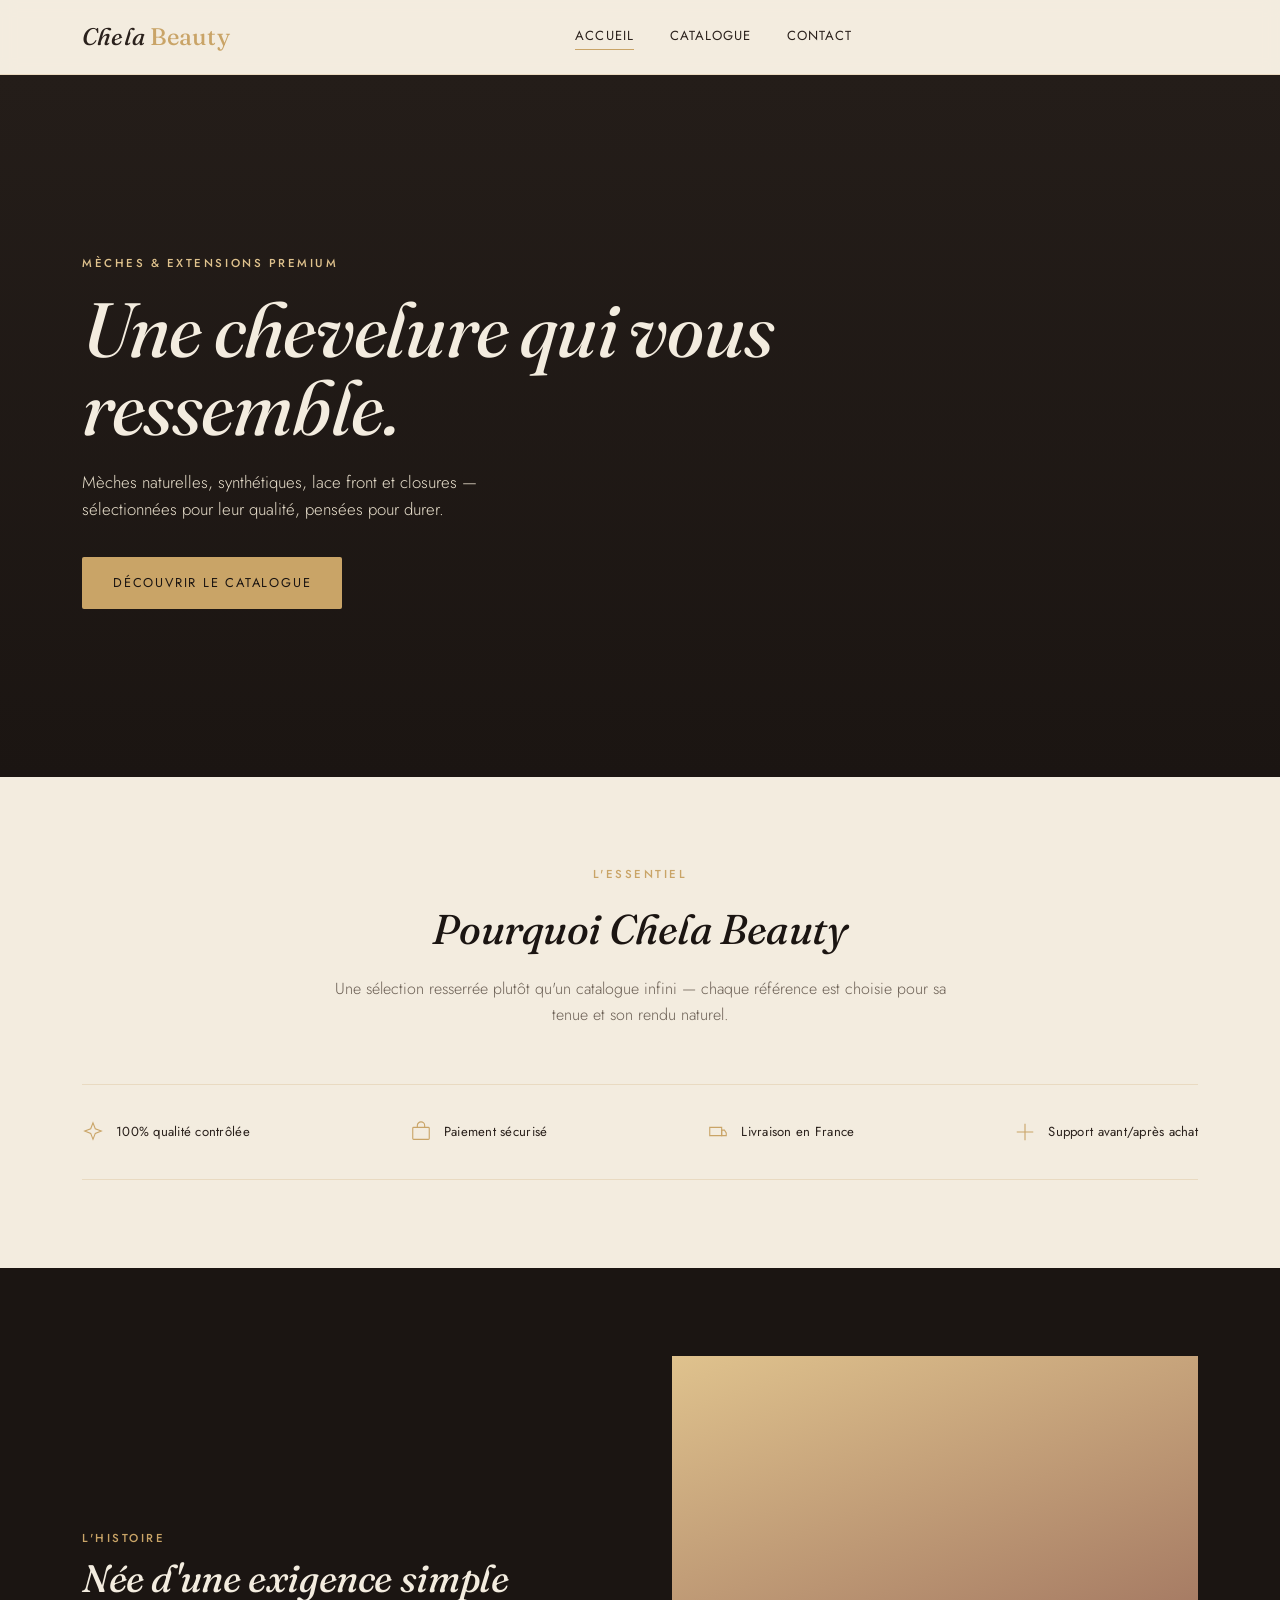
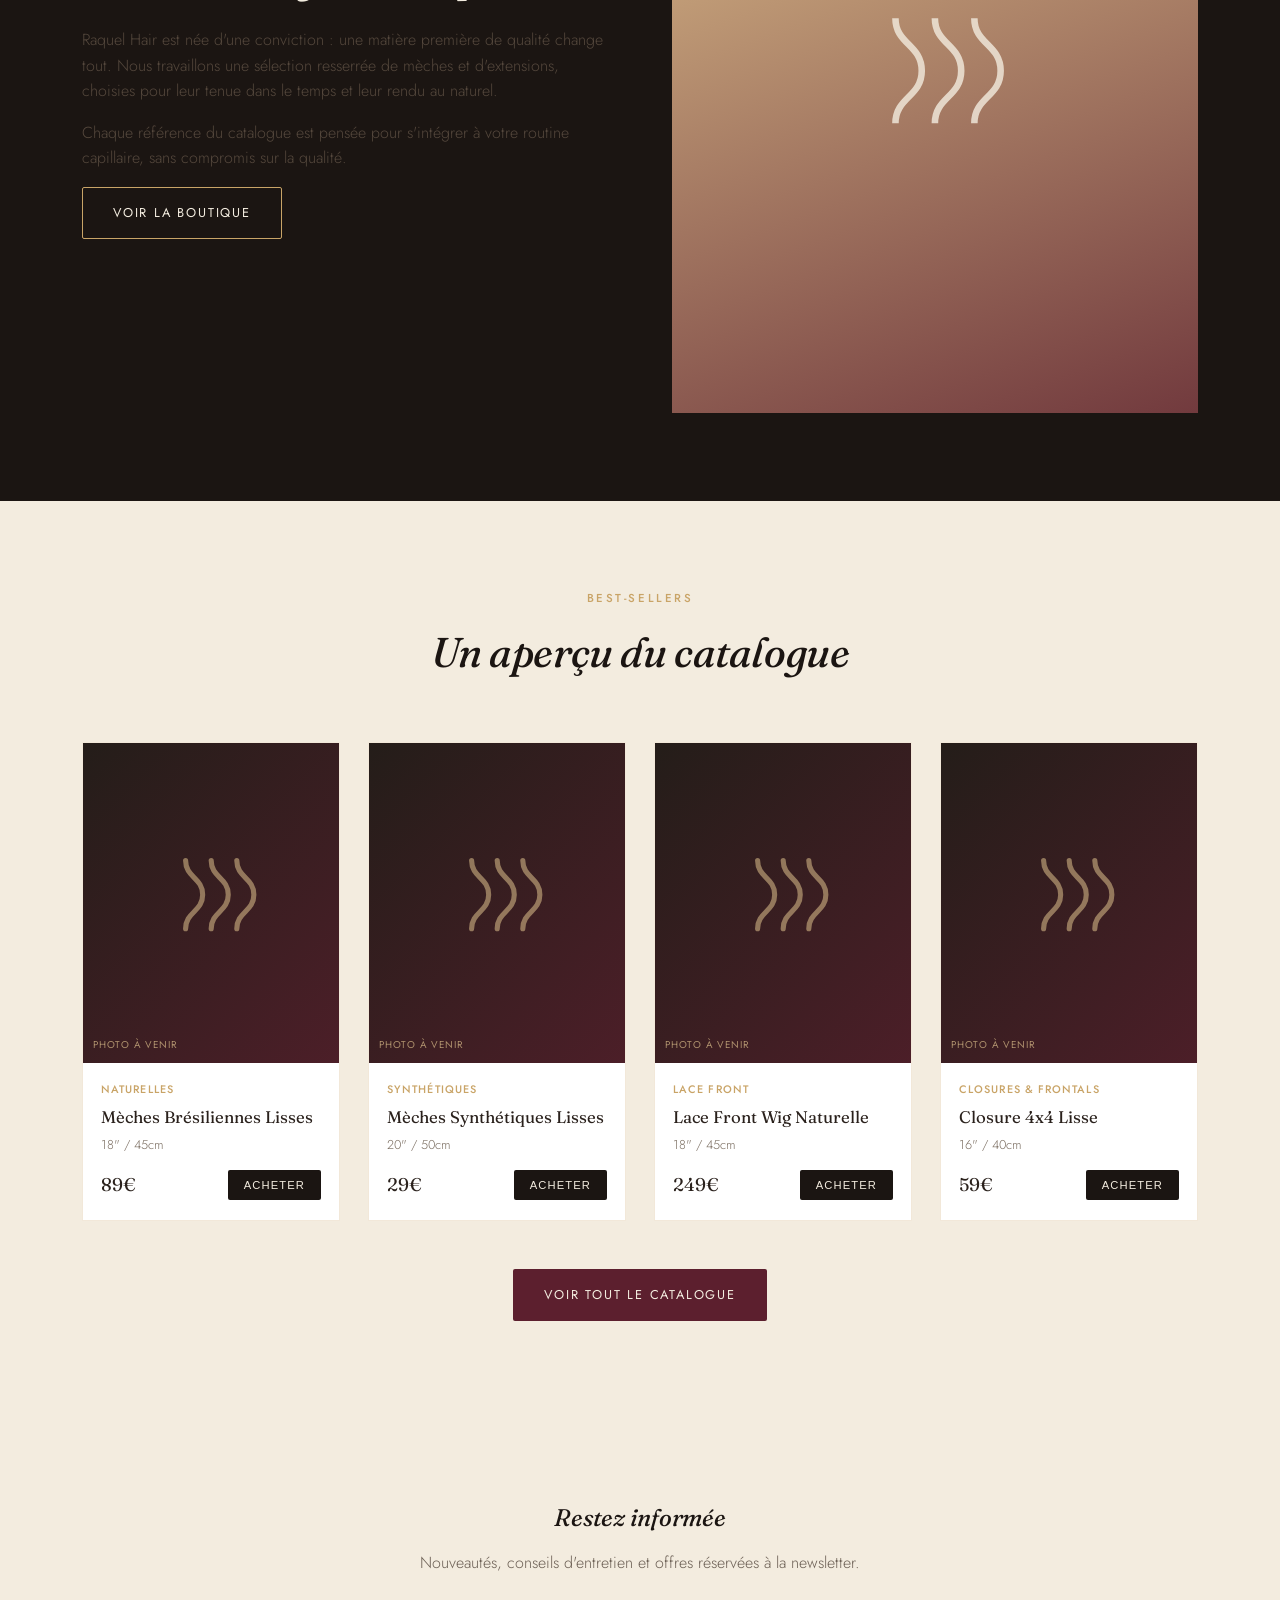
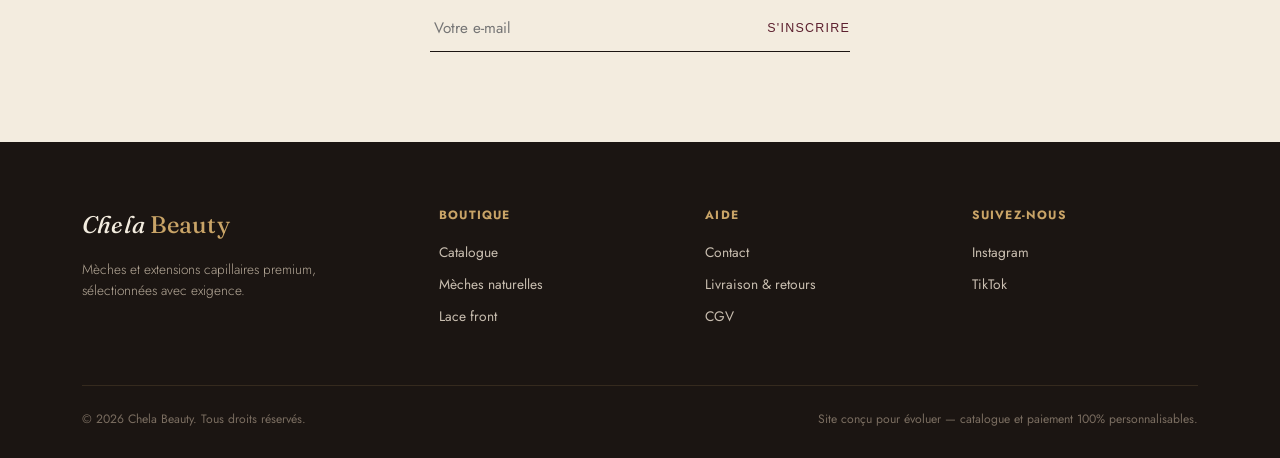
==== commit 9dfe6360: "Change logo name from 'Raquel Hair' to 'Chela Beauty'" ====
--- a/venus/index.html
+++ b/venus/index.html
@@ -11,7 +11,7 @@
 
 <header class="site-header">
   <div class="nav-row">
-    <a href="index.html" class="logo">Raquel <span>Hair</span></a>
+    <a href="index.html" class="logo">Chela <span>Beauty</span></a>
     <nav class="main-nav">
       <a href="index.html" class="active">Accueil</a>
       <a href="catalogue.html">Catalogue</a>
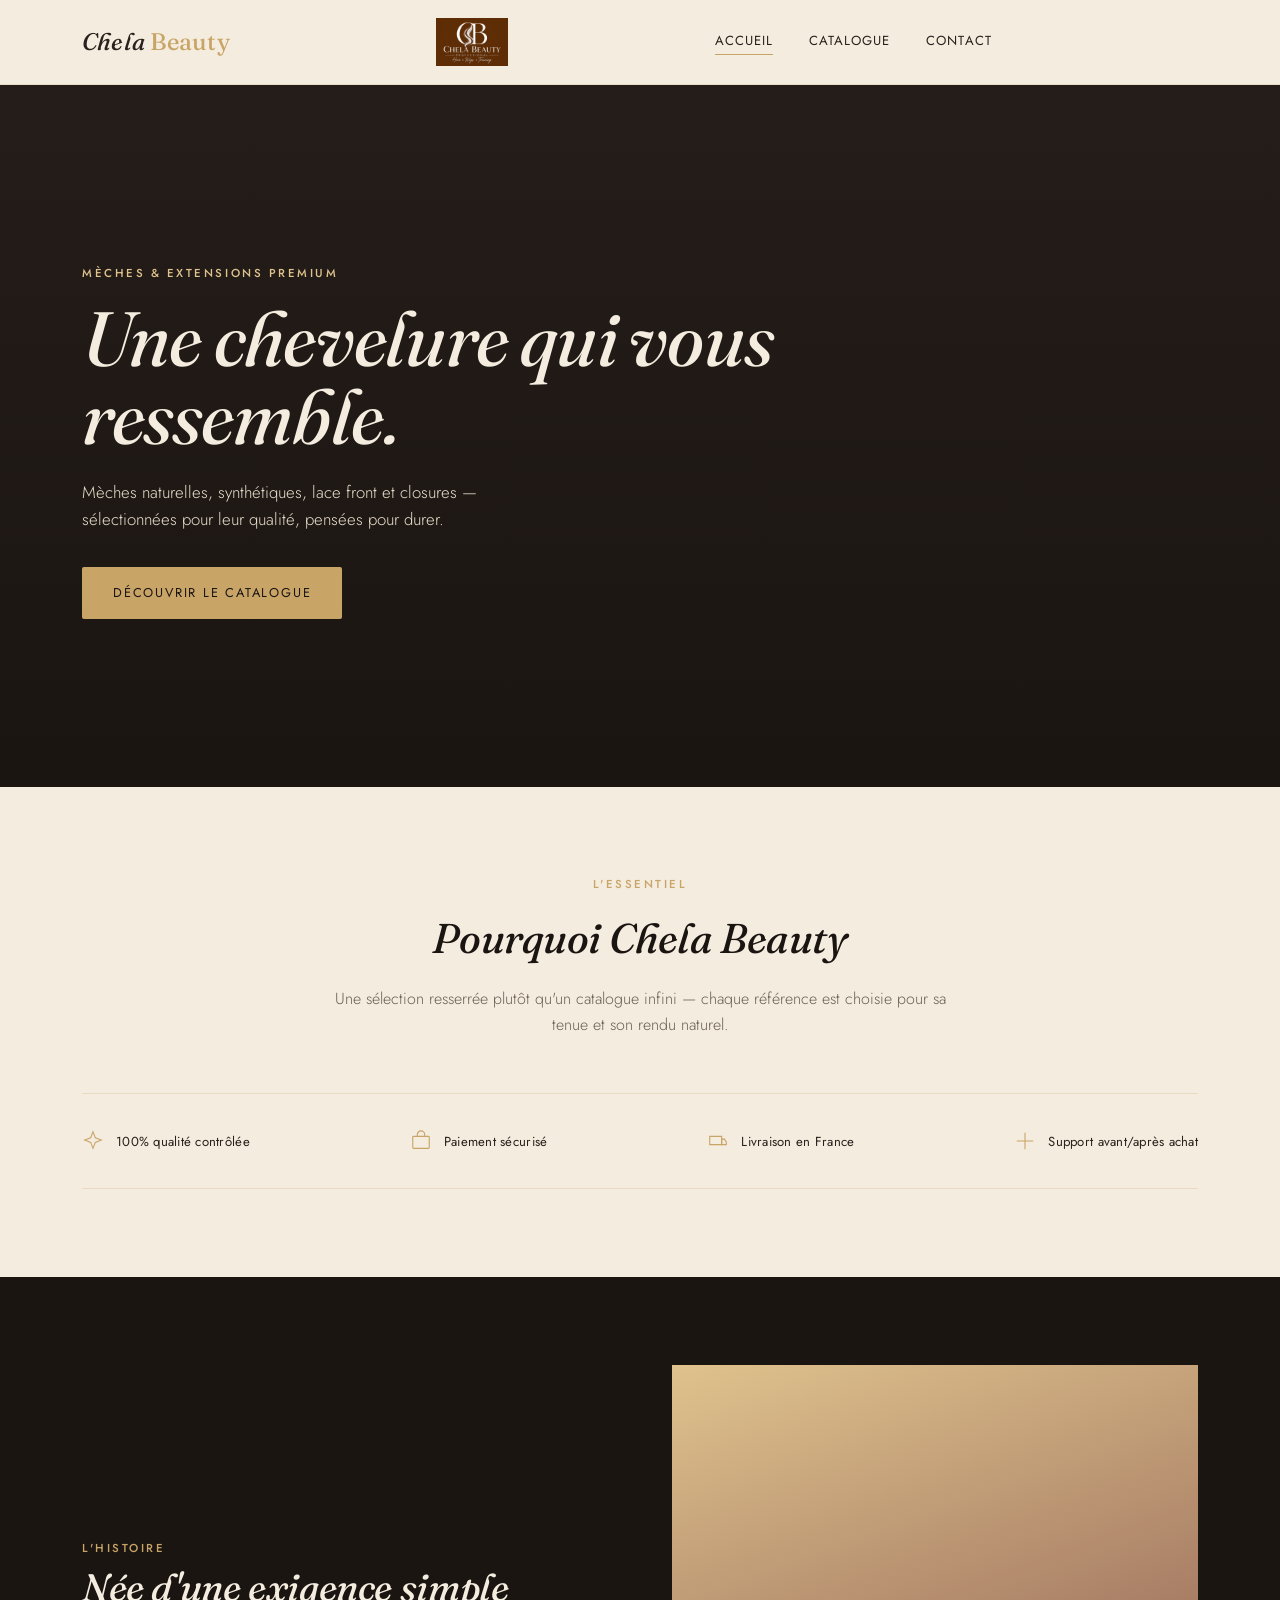
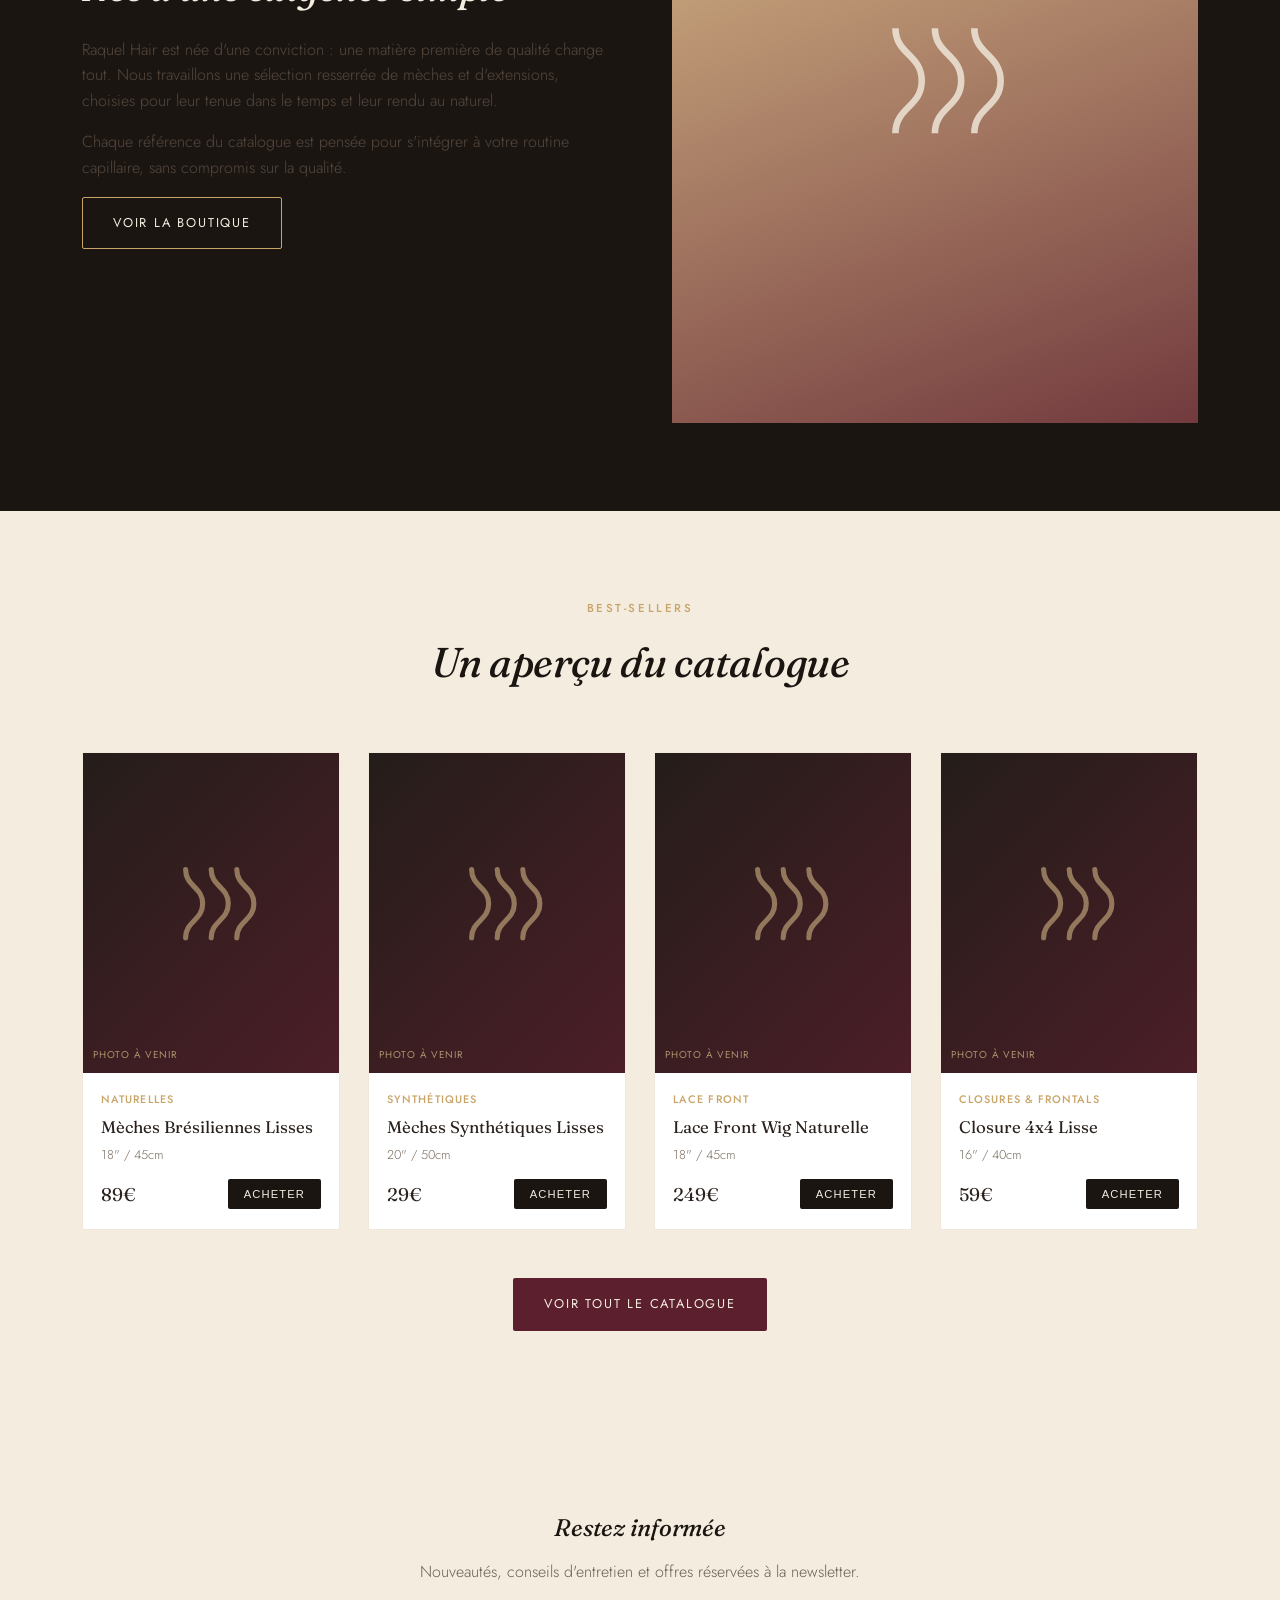
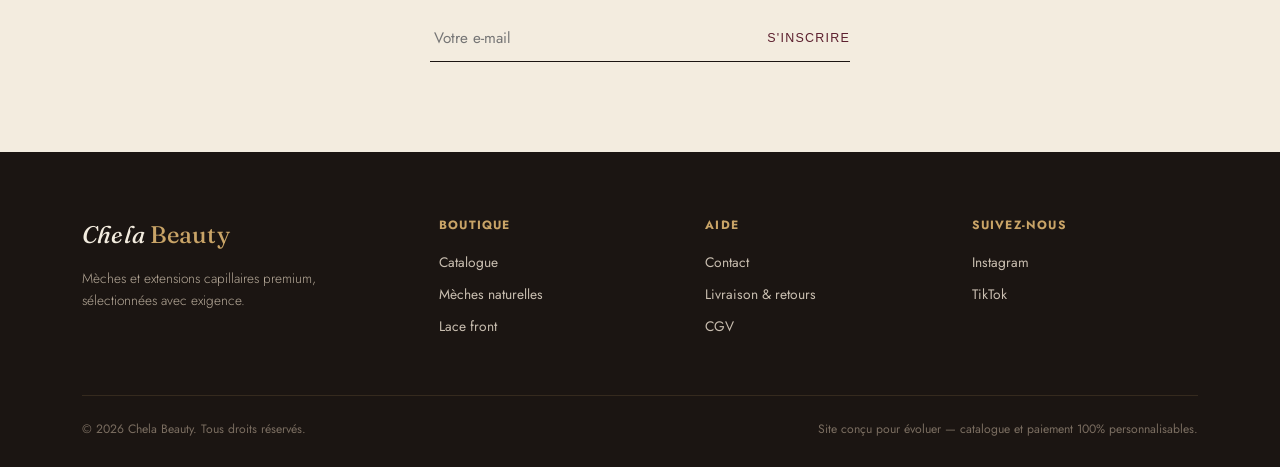
==== commit 55946107: "Add logo image to site header in index.html" ====
--- a/venus/index.html
+++ b/venus/index.html
@@ -12,6 +12,9 @@
 <header class="site-header">
   <div class="nav-row">
     <a href="index.html" class="logo">Chela <span>Beauty</span></a>
+    <a href="index.html" class="logo">
+  <img src="images/uploads/whatsapp-image-2026-08-18-at-17.11.56.jpeg" alt="Raquel Hair" style="max-height: 48px; width: auto; object-fit: contain;">
+</a>
     <nav class="main-nav">
       <a href="index.html" class="active">Accueil</a>
       <a href="catalogue.html">Catalogue</a>
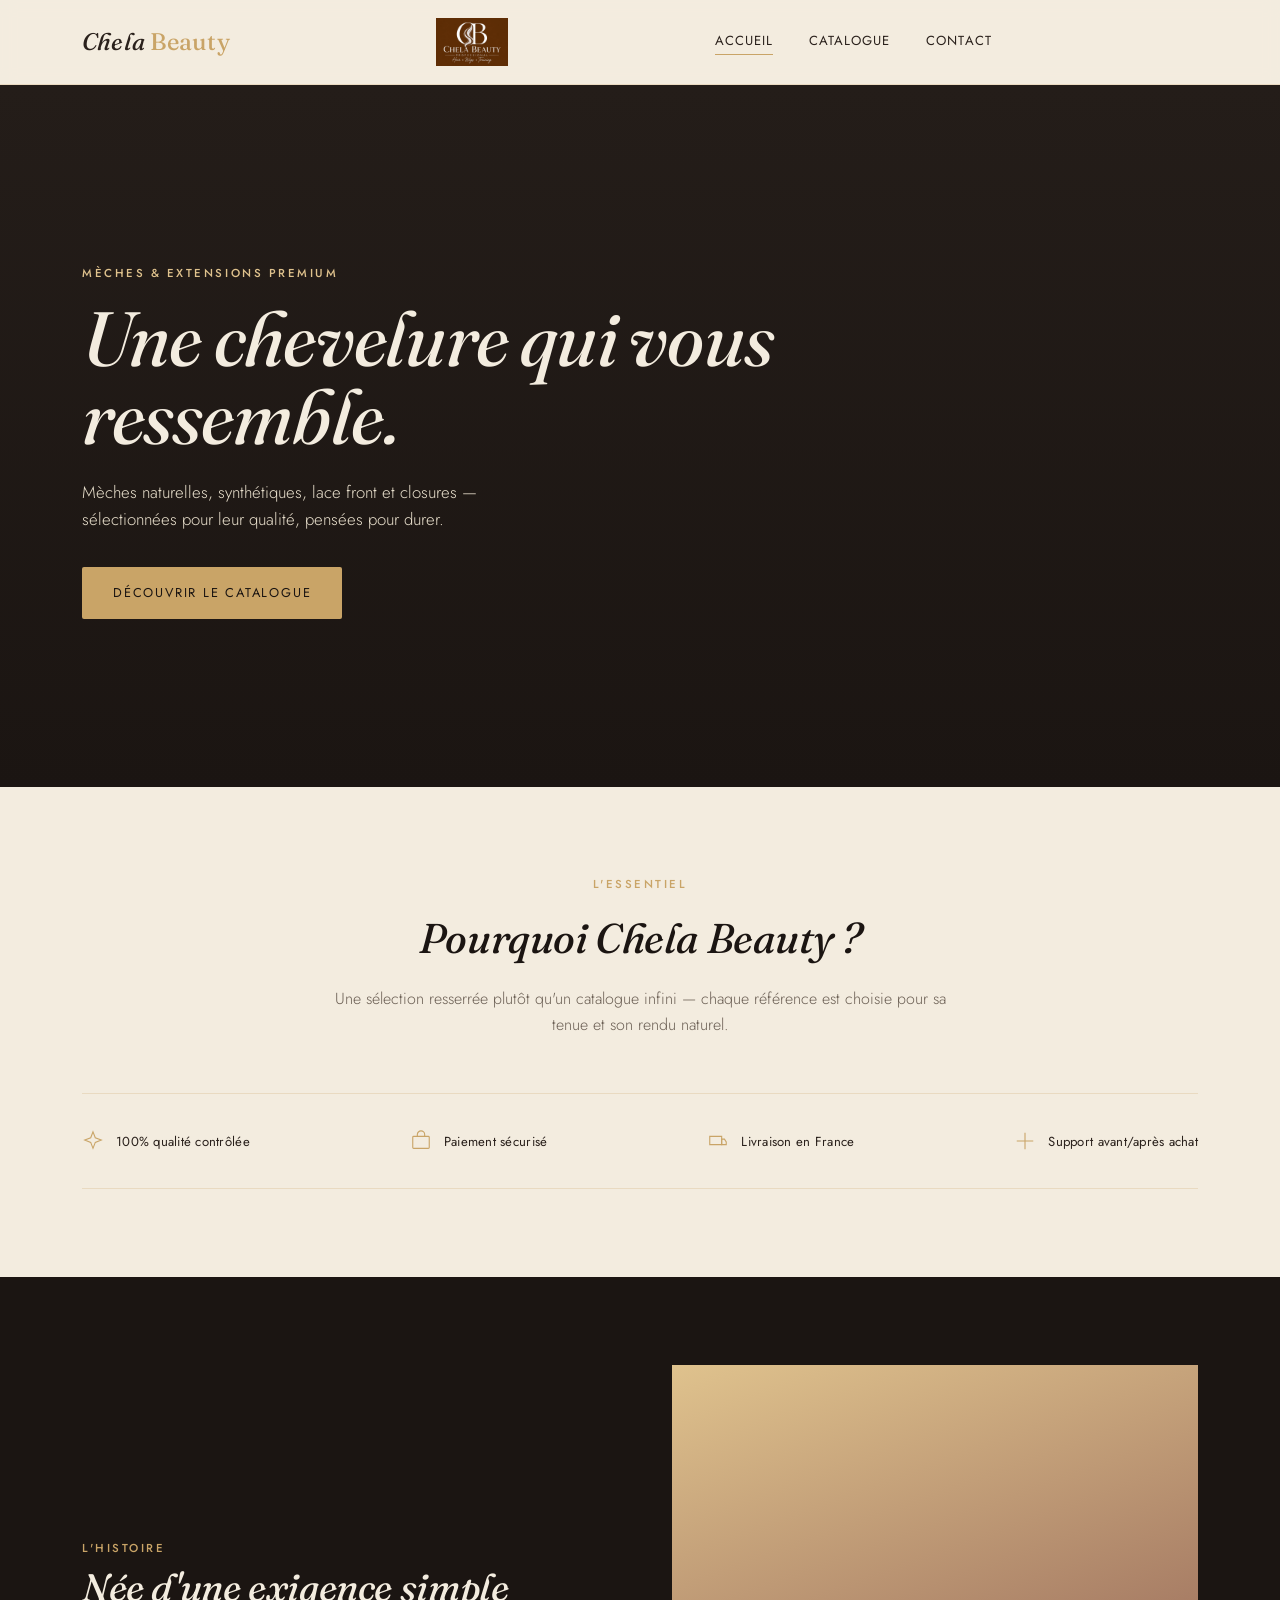
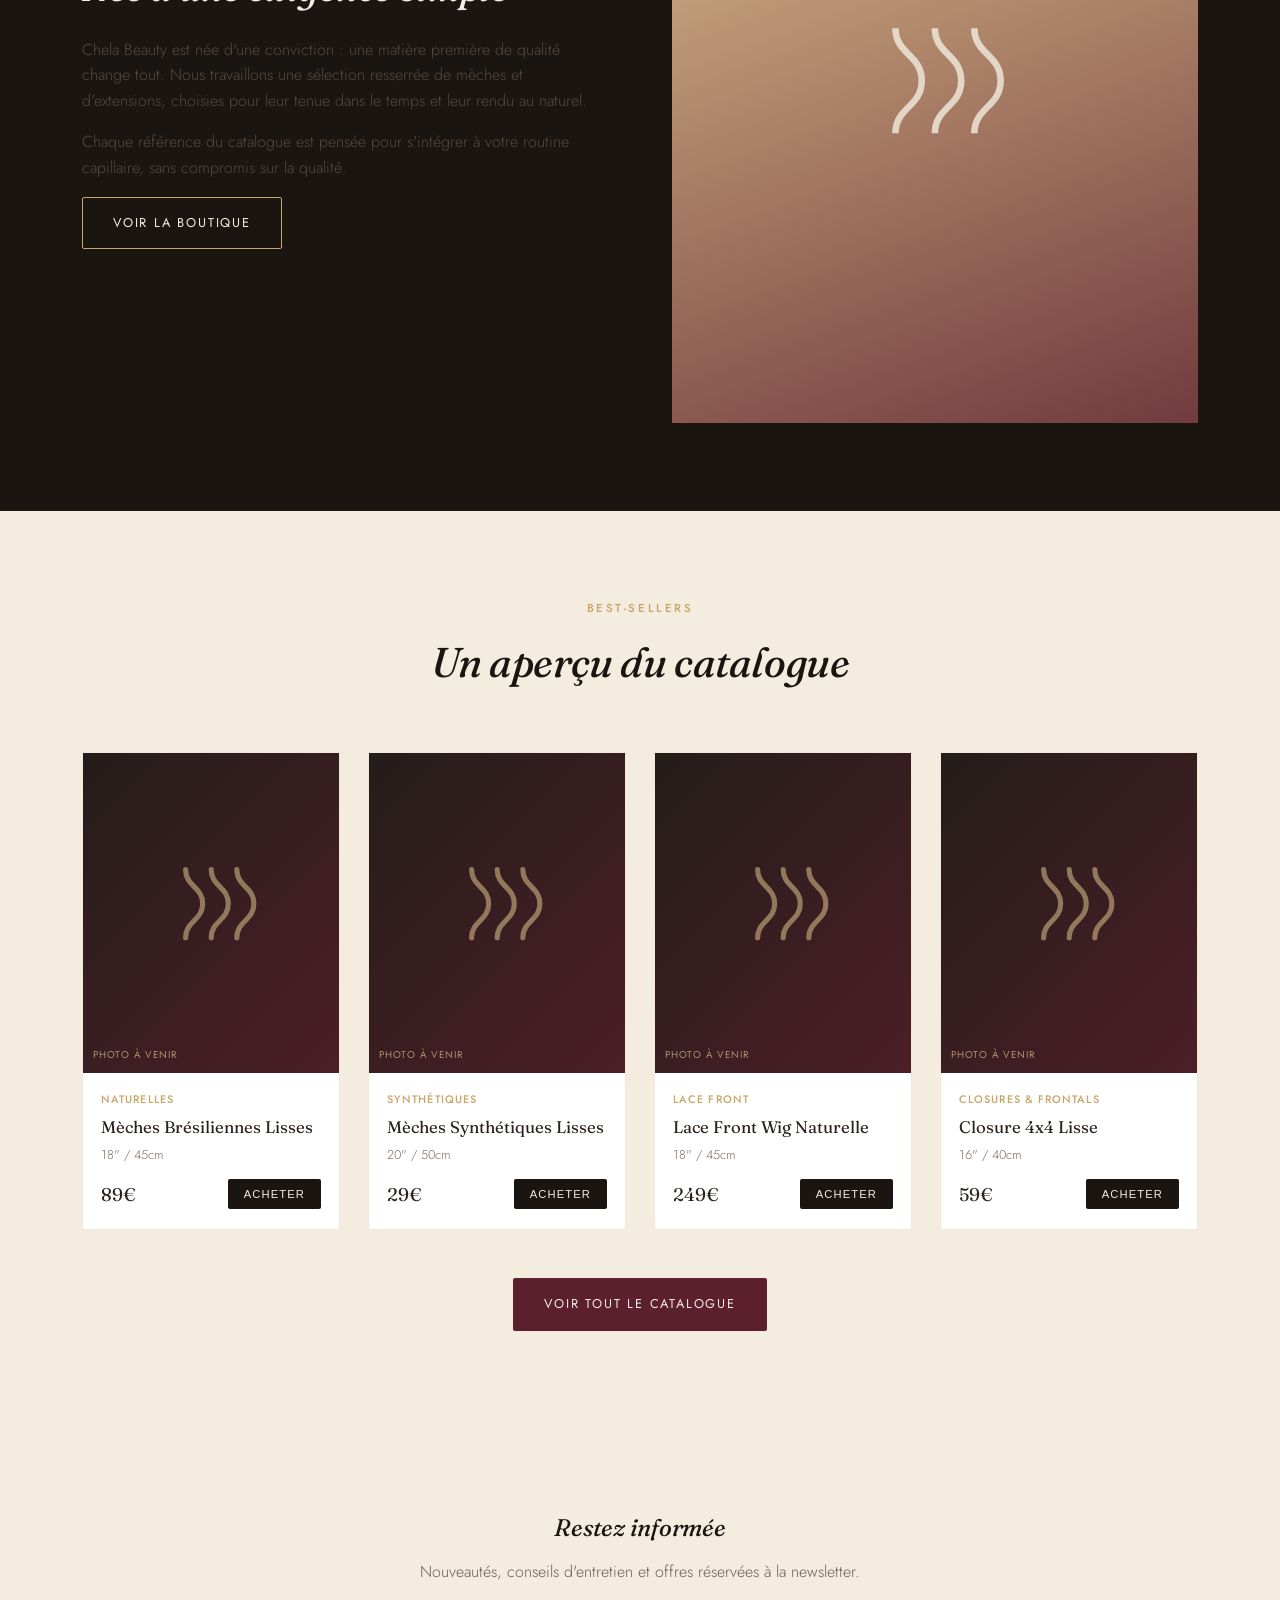
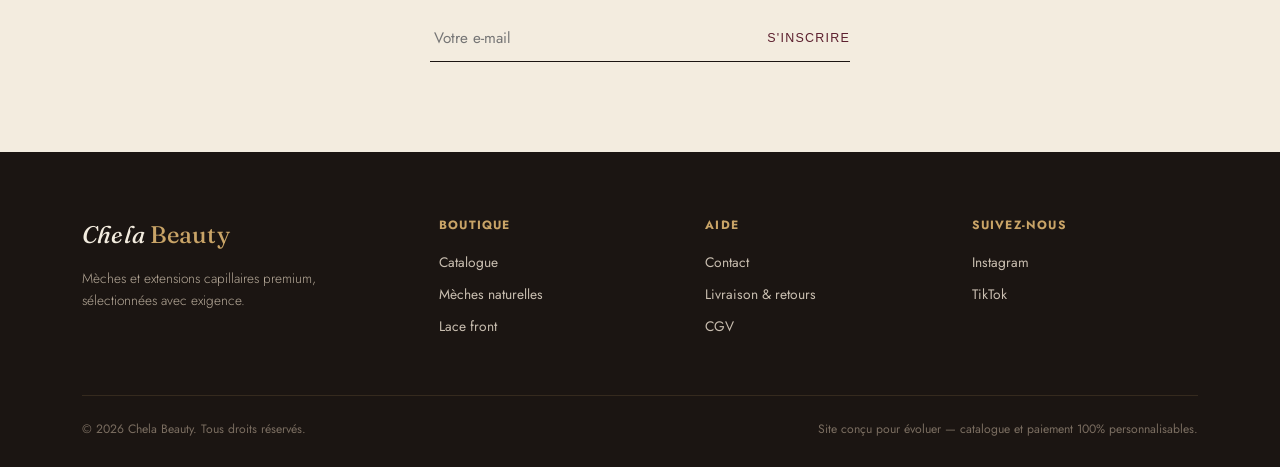
==== commit 9e359596: "Update headings and paragraphs in index.html" ====
--- a/venus/index.html
+++ b/venus/index.html
@@ -39,7 +39,7 @@
   <div class="wrap">
     <div class="section-head">
       <div class="eyebrow" style="text-align:center">L'essentiel</div>
-      <h2>Pourquoi Chela Beauty</h2>
+      <h2>Pourquoi Chela Beauty ? </h2>
       <p>Une sélection resserrée plutôt qu'un catalogue infini — chaque référence est choisie pour sa tenue et son rendu naturel.</p>
     </div>
     <div class="trust-strip">
@@ -69,7 +69,7 @@
       <div>
         <div class="eyebrow">L'histoire</div>
         <h2>Née d'une exigence simple</h2>
-        <p>Raquel Hair est née d'une conviction : une matière première de qualité change tout. Nous travaillons une sélection resserrée de mèches et d'extensions, choisies pour leur tenue dans le temps et leur rendu au naturel.</p>
+        <p>Chela Beauty est née d'une conviction : une matière première de qualité change tout. Nous travaillons une sélection resserrée de mèches et d'extensions, choisies pour leur tenue dans le temps et leur rendu au naturel.</p>
         <p>Chaque référence du catalogue est pensée pour s'intégrer à votre routine capillaire, sans compromis sur la qualité.</p>
         <a href="catalogue.html" class="btn btn-outline">Voir la boutique</a>
       </div>
